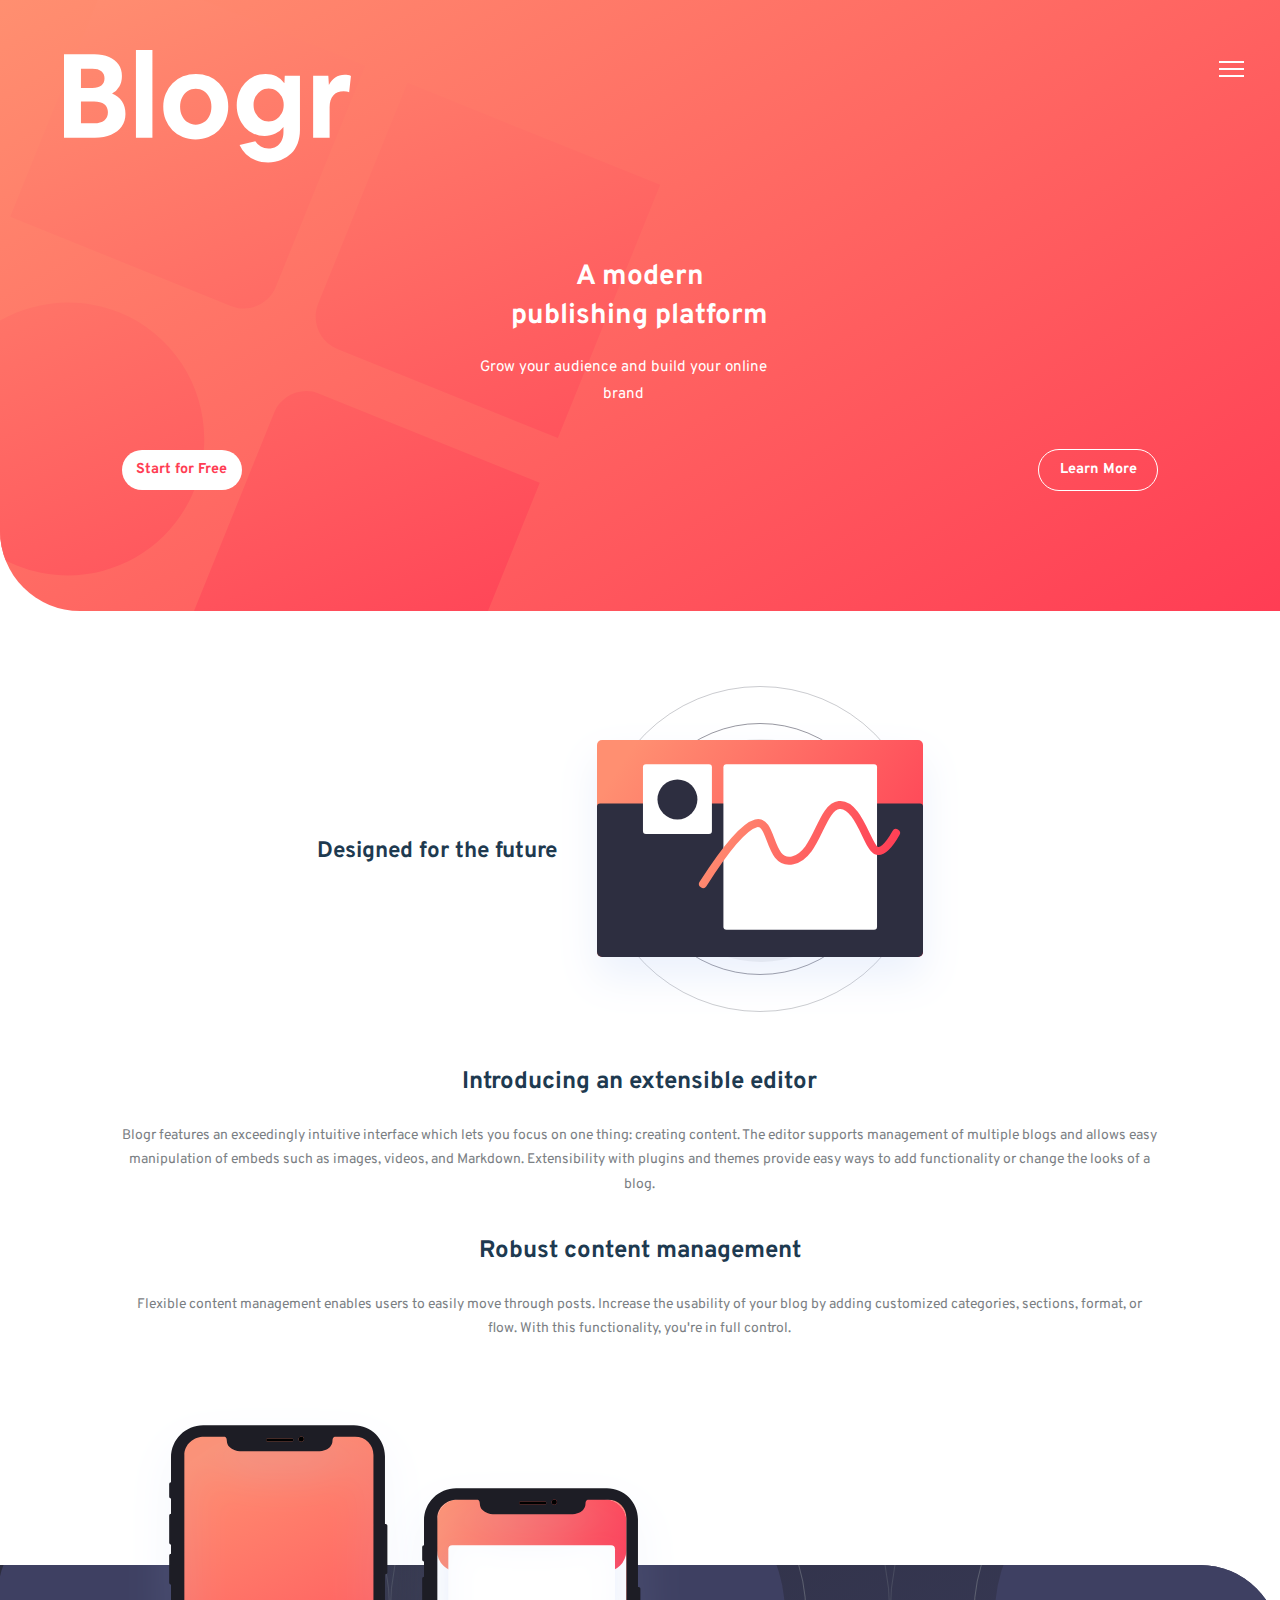
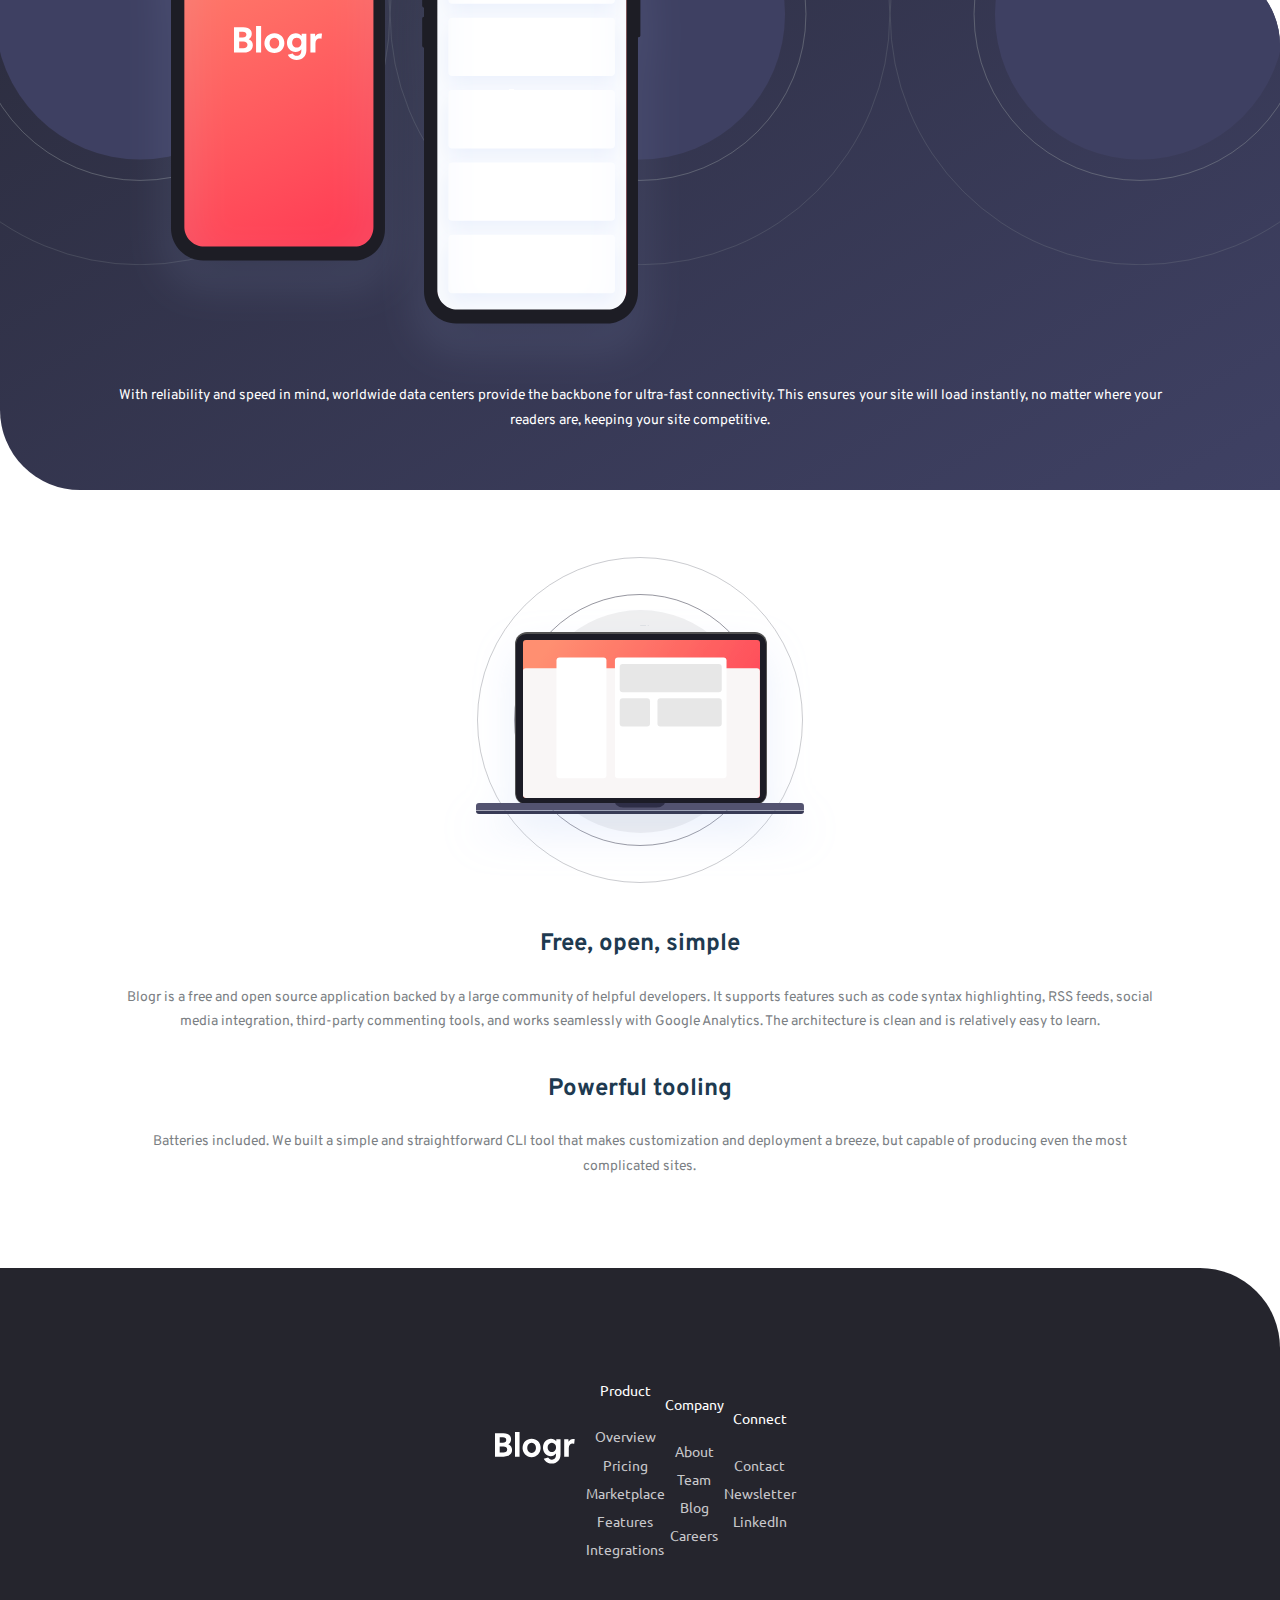
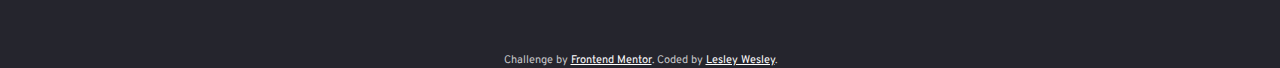
==== index.html @ 6310c2eb "Finished basic styling of mobile navigation. Still need to do dropdown menu." ====
<!DOCTYPE html>
<html lang="en">
<head>
  <meta charset="UTF-8">
  <meta name="viewport" content="width=device-width, initial-scale=1.0"> <!-- displays site properly based on user's device -->

  <link rel="icon" type="image/png" sizes="32x32" href="./images/favicon-32x32.png">

  <link rel="stylesheet" href="https://use.fontawesome.com/releases/v5.5.0/css/all.css" integrity="sha384-B4dIYHKNBt8Bc12p+WXckhzcICo0wtJAoU8YZTY5qE0Id1GSseTk6S+L3BlXeVIU" crossorigin="anonymous">

  <link rel="preconnect" href="https://fonts.gstatic.com">
  <link href="https://fonts.googleapis.com/css2?family=Overpass:wght@300;600&family=Ubuntu:wght@400;500;700&display=swap" rel="stylesheet">

  <link rel="stylesheet" href="css/normalize.css">
  <link rel="stylesheet" href="css/main.css">

  <title>Frontend Mentor | [Blogr]</title>

  <!-- Feel free to remove these styles or customise in your own stylesheet 👍 -->
  <style>
    .attribution { font-size: 11px; text-align: center; }
  </style>
</head>
<body>
  <header>
      <div class="image-overlay">
          <div class="full-width">
              <div class="upper-header">
                  <figure>
                      <img src="img/logo.svg" alt="logo" />
                  </figure>
                  <!--CSS Menu Code -->
                  <div class="menu-wrap">
                        <input type="checkbox" class="toggler">
                        <div class="hamburger">
                            <div>
                            </div>
                        </div>
                        <div class="menu">
                            <nav>
                                <div>
                                    <ul>
                                        <li><a href="#">Product</a>
                                            <img src="img/icon-arrow-dark.svg" alt="arrow down" />
                                        </li>
                                        <li><a href="#">Company</a>
                                            <img src="img/icon-arrow-dark.svg" alt="arrow down" />  
                                        </li>
                                        <li><a href="#">Connect</a></li>
                                    </ul>
                                </div>
                                <div class="login-section">
                                    <ul>
                                        <li><a href="#">Login</a></li>
                                        <li class="signup"><a href="#">Sign Up</a></li>
                                    </ul>
                                </div>
                            </nav>
                        </div>
                  </div>
                  <!--End of Menu Code -->

              </div>

              <div class="lower-header">
                  <div class="hero-heading">
                      <h1>A modern<br>publishing platform</h1>
                      <p>Grow your audience and build your online brand</p>
                  </div>
                  <div class="buttons-section">
                      <button class="start-button">
                          Start for Free
                      </button>
                      <button class="learn-more">
                          Learn More
                      </button>
                  </div>
              </div>
          </div>
      </div>
  </header>

  <main>

<!-----------ABOUT SECTION ------------->

      <section id="about">
          <div class="full-width">
              <h2>Designed for the future</h2>
              <div class="half-width">
                  <figure>
                      <img src="img/illustration-editor-desktop.svg" alt="Illustration Editor" class="desktop-image"/>
                      <img src="img/illustration-editor-mobile.svg" alt="Illustration Editor Mobile" class="mobile-image" />
                  </figure>
              </div>
              <div class="half-width">
                  <h3>Introducing an extensible editor</h3>
                  <p>Blogr features an exceedingly intuitive interface which lets you focus on one thing: creating content.  The editor supports management of multiple blogs and allows easy manipulation of embeds such as images, videos, and Markdown.  Extensibility with plugins and themes provide easy ways to add functionality or change the looks of a blog.</p>
                  <h3>Robust content management</h3>
                  <p>Flexible content management enables users to easily move through posts.  Increase the usability of your blog by adding customized categories, sections, format, or flow.  With this functionality, you're in full control.</p>
              </div>
          </div>
        </section>


<!-----------INFRASTRUCTURE SECTION  --------->

      <section id="middle">
          <div class="background">
              <div class="background-top">
              </div>
              <div class="background-bottom">
              </div>
          </div>
          <div class="foreground">
              <figure>
                  <img src="img/illustration-phones.svg" alt="Illustration of phones" />
              </figure>
              <h2>State of the Art Infrastructure</h2>
              <p>With reliability and speed in mind, worldwide data centers provide the backbone for ultra-fast connectivity.  This ensures your site will load instantly, no matter where your readers are, keeping your site competitive.</p>
          </div>
      </section>


<!---------- FEATURES SECTION ---------->
    <section id="features">
          <div class="full-width">
             <div class="half-width">
                <figure id="laptop">
                    <img src="img/illustration-laptop-desktop.svg" alt="Illustration of a laptop" class="desktop-image" />
                    <img src="img/illustration-laptop-mobile.svg" alt="Illustration of a laptop" class="mobile-image" />
                </figure>
             </div>
             <div class="half-width">
                <h3>Free, open, simple</h3>
                <p>Blogr is a free and open source application backed by a large community of helpful developers.  It supports features such as code syntax highlighting, RSS feeds, social media integration, third-party commenting tools, and works seamlessly with Google Analytics.  The architecture is clean and is relatively easy to learn.</p>
                <h3>Powerful tooling</h3>
                <p>Batteries included.  We built a simple and straightforward CLI tool that makes customization and deployment a breeze, but capable of producing even the most complicated sites.</p>
             </div>
          </div>
      </section>

  </main>

  <footer id="bottom-nav">
      <div class="full-width">
          <div class="quarter-width">
              <figure>
                  <img src="img/logo.svg" alt="logo" />
              </figure>
          </div>
          <div class="quarter-width">
              <ul>
                  <lh class="list-heading">Product</lh>
                  <li>Overview</li>
                  <li>Pricing</li>
                  <li>Marketplace</li>
                  <li>Features</li>
                  <li>Integrations</li>
              </ul>
          </div>
          <div class="quarter-width">
              <ul>
                  <lh>Company</lh>
                  <li>About</li>
                  <li>Team</li>
                  <li>Blog</li>
                  <li>Careers</li>
              </ul>
          </div>
          <div class="quarter-width">
              <ul>
                  <lh class="list-heading">Connect</lh>
                  <li>Contact</li>
                  <li>Newsletter</li>
                  <li>LinkedIn</li>
              </ul>
          </div>
      </div>
  </footer>

  <div class="attribution">
    Challenge by <a href="https://www.frontendmentor.io?ref=challenge" target="_blank">Frontend Mentor</a>.
    Coded by <a href="https://www.lesleywesley.com/" target="_blank">Lesley Wesley</a>.
  </div>
</body>
</html>
---- css/main.css ----
/*! HTML5 Boilerplate v8.0.0 | MIT License | https://html5boilerplate.com/ */

/* main.css 2.1.0 | MIT License | https://github.com/h5bp/main.css#readme */
/*
 * What follows is the result of much research on cross-browser styling.
 * Credit left inline and big thanks to Nicolas Gallagher, Jonathan Neal,
 * Kroc Camen, and the H5BP dev community and team.
 */

/* ==========================================================================
   Base styles: opinionated defaults
   ========================================================================== */

html {
  color: #222;
  font-size: 1em;
  line-height: 1.4;
}

/*
 * Remove text-shadow in selection highlight:
 * https://twitter.com/miketaylr/status/12228805301
 *
 * Vendor-prefixed and regular ::selection selectors cannot be combined:
 * https://stackoverflow.com/a/16982510/7133471
 *
 * Customize the background color to match your design.
 */

::-moz-selection {
  background: #b3d4fc;
  text-shadow: none;
}

::selection {
  background: #b3d4fc;
  text-shadow: none;
}

/*
 * A better looking default horizontal rule
 */

hr {
  display: block;
  height: 1px;
  border: 0;
  border-top: 1px solid #ccc;
  margin: 1em 0;
  padding: 0;
}

/*
 * Remove the gap between audio, canvas, iframes,
 * images, videos and the bottom of their containers:
 * https://github.com/h5bp/html5-boilerplate/issues/440
 */

audio,
canvas,
iframe,
img,
svg,
video {
  vertical-align: middle;
}

/*
 * Remove default fieldset styles.
 */

fieldset {
  border: 0;
  margin: 0;
  padding: 0;
}

/*
 * Allow only vertical resizing of textareas.
 */

textarea {
  resize: vertical;
}

/* ==========================================================================
   Author's custom styles
   ========================================================================== */

/*===BASE STYLES =====*/

html {
  font-size: 16px;
}

body {
  font-size: 1em;
  font-family: "Overpass", sans-serif;
  display: flex;
  justify-content: center;
  align-items: center;
  flex-flow: row wrap;
  width: 100%;
  background-color: #FFF;
}

img {
  width: 100%;
}

figure {
  margin: 0;
}

.full-width {
  width: 90%;
  display: flex;
  justify-content: center;
  align-items: center;
  flex-flow: row wrap;
  margin: 0 auto;
}

.half-width {
  display: flex;
  justify-content: center;
  align-items: center;
  flex-flow: row wrap;
}

h1 {
  color: #FFF;
  font-size: 1.75em;
  text-align: center;
}

.desktop-image {
  display: none;
}

/*======= HEADER SECTION - MOBILE =======*/

header {
  background: linear-gradient(150deg, #FF8F70, #FF3D54);
  border-bottom-left-radius: 80px;
  width: 100%;
}

header .full-width {
  padding: 50px 0;
}

.image-overlay {
  background-image: url(../img/bg-pattern-intro.svg);
  background-repeat: no-repeat;
  background-position-x: -275px;
  background-position-y: -200px;
  background-size: 1100px;
  border-bottom-left-radius: 80px;
}

.upper-header {
  display: flex;
  justify-content: space-between;
  align-items: center;
  flex-flow: nowrap;
  width: 100%;
}

header figure {
  width: 25%;
}

header i {
  color: #FFF;
  font-size: 1.4em;
}

.lower-header {
  display: flex;
  justify-content: center;
  align-items: center;
  flex-flow: row wrap;
  width: 90%;
  padding: 75px 5px 70px 5px;
}

header p {
  color: #FFF;
  text-align: center;
  font-size: .95em;
}

 .buttons-section {
  display: flex;
  justify-content: space-between;
  align-items: center;
  flex-flow: nowrap;
  margin-top: 25px;
  width: 100%;
}

header button {
  font-family: "Overpass", sans-serif;
  font-size: .9em;
  padding: 12px 0;
  width: 120px;
  border-radius: 25px;
  font-weight: bold;
}

.start-button {
  background-color: #FFF;
  color: #FF3D54;
  border: none;
}

.learn-more {
  background-color: transparent;
  color: #FFF;
  border: 1px solid #FFF;
}

/*===== RESPONSIVE HAMBURGER MENU STYLING =======*/

.menu-wrap {
  position: absolute;
  top:20px;
  right: 10px;
  z-index: 1;
}

.menu-wrap .toggler {
  position: absolute;
  top: 20px;
  right: 10px;
  z-index: 2;
  cursor: pointer;
  width: 50px;
  height: 50px;
  opacity: 0;

}

.menu-wrap .hamburger {
  position: absolute;
  top: 20px;
  right: 10px;
  z-index: 1;
  width: 25px;
  height: 25px;
  padding: 1rem;
  display: flex;
  align-items: center;
  justify-content: center;
}

/*Hamburger Lines */

.menu-wrap .hamburger > div {
  position: relative;
  width: 100%;
  height: 2px;
  background-color: #FFF;
  display: flex;
  align-items: center;
  justify-content: center;
  transition: all 0.4s ease;
}

.menu-wrap .hamburger > div:before,
.menu-wrap .hamburger > div:after {
  content: "";
  position: absolute;
  z-index: 1;
  top: -7px;
  width: 100%;
  height: 2px;
  background: inherit;
}

.menu-wrap .hamburger > div:after {
  top: 7px;
}

/*Toggler Animate */

.menu-wrap .toggler:checked + .hamburger > div {
  transform: rotate(135deg);
}

/*Turn Lines into X */

.menu-wrap .toggler:checked + .hamburger > div:before,
.menu-wrap .toggler:checked + .hamburger > div:after {
  top: 0;
  transform: rotate(90deg);
}

/*Show menu */

.menu-wrap .toggler:checked ~ .menu {
  visibility: visible;
}

.menu-wrap .toggler:checked ~ .menu > nav {
  transform: scale(1);

}

.menu-wrap .toggler:checked ~ .menu > nav > div {
  opacity: 1;
  transition: opacity 0.4 ease;
}

/* Actual Menu Styling */

.menu-wrap .menu {
  position: relative;
  top: 125px;
  right: 0;
  width: 100%;
  height: 500px;
  visibility: hidden;
  Overflow: hidden;
  display: flex;
  align-items: flex-start;
  justify-content: center;
}

.menu-wrap .menu > nav {
  background: #FFF;
  width: 90%;
  height: auto;
  display: flex;
  align-items: flex-start;
  justify-content: center;
  flex-flow: row wrap;
  transform: scale(0);
  transition: all 0.4s ease;
  border-radius: 2%;
  box-shadow: 5px 5px 20px rgba(37, 37, 45, 0.1)
}

.menu-wrap .menu > nav > div {
  text-align: center;
  width: 90%;
  max-width: 90vw;
  max-height: 100vw;
  opacity: 0;
  transition: opacity 0.4s ease;
}


.menu-wrap .menu > nav > div > ul {
  padding: 0;
  width: 100%;
}

.menu-wrap .menu > nav > div > ul > li {
  list-style: none;
  color: #1E3A50;
  font-family: "Overpass", sans-serif;
  font-size: 1.25rem;
  padding: 1rem;
}

.menu-wrap .menu > nav > div > ul > li > a {
  color: inherit;
  text-decoration: none;
  transition: color 0.4s ease;
}

.menu-wrap .menu .login-section {
  border-top: 1px solid #efeff1;
  display: flex;
  justify-content: center;
  align-items: center;
  flex-flow: row wrap;
}

.menu-wrap .menu .login-section ul {
  display: flex;
  justify-content: center;
  align-items: center;
  flex-flow: row wrap;
  width: 50%;
  padding-bottom: 15px;
}

.menu-wrap .menu .login-section ul li {
  padding: 1.5rem;
}


.menu-wrap .menu .login-section .signup {
    background: linear-gradient(150deg, #FF8F70, #FF3D54);
    border-radius: 25px;
    color: #FFF;
    font-family: 'Ubuntu', sans-serif;
    font-size: 1em;
    width: 90%;
    padding: 10px 15px;
}


/*======== ABOUT SECTION  - MOBILE =========== */

#about .full-width {
  padding: 50px 0 25px 0;
}

#about h2 {
  font-size: 1.4em;
  color: #1E3A50;
}

#about figure {
  display: flex;
  justify-content: center;
  overflow: hidden;
  margin: 25px 0;
}

#about img {
  width: 115%;
}

h3 {
  font-size: 1.5em;
  color: #1E3A50;
  text-align: center;
  width: 65%;
  margin-bottom: 10px;
}

 p {
  color: #7B8084;
  width: 90%;
  text-align: center;
  font-size: .87em;
  line-height: 1.76em;
}

/*====== MIDDLE SECTION - MOBILE =====*/

#middle {
  padding: 25px 0;
  display: flex;
  justify-content: center;
  align-items: flex-start;
  flex-flow: row wrap;
  width: 100%;
}

.background {
  display:flex;
  justify-content: center;
  align-items: center;
  flex-flow: row wrap;
  text-align: center;
  background: linear-gradient(150deg, #2C2D3F, #3F4164);
  margin-top: 160px;
  width: 100%;
  border-top-right-radius: 80px;
  border-bottom-left-radius: 80px;
  position: relative;
  z-index: 1;
}

.background-top {
  background: url("../img/bg-pattern-circles.svg");
  background-position: bottom;
  background-size: 500px;
  height: 300px;
  width: 100%;
  overflow: hidden;
  border-top-right-radius: 80px;
}

.background-bottom {
  height: 225px;
  width: 100%;
}

.foreground {
  display: flex;
  justify-content: center;
  align-items: flex-start;
  flex-flow: row wrap;
  position: absolute;
  z-index: 2;
}


#middle h2 {
  font-size: 2em;
  color: #FFF;
  text-align: center;
  margin: 10px;
}

#middle p {
  color: #FFF;
  width: 85%;
  margin: 0;
}


/*====== FEATURES SECTION - MOBILE ========*/

#features figure {
  display: flex;
  justify-content: center;
  overflow: hidden;
  margin: 25px 0 5px 0;
}

#features img {
  width: 140%;
}

#features h3 {
  width: 100%;
}

/*====== FOOTER - MOBILE =======*/

#bottom-nav {
  background: #25252D;
  border-top-right-radius: 80px;
  color: #C8C8CB;
  margin-top: 75px;
  width: 100%;
}

#bottom-nav .full-width {
  width: 35%;
  padding: 75px 0;
}

#bottom-nav .quarter-width {
  display: flex;
  justify-content: center;
  align-items: center;
}

#bottom-nav figure {
  width: 80%;
  margin-bottom: 25px;
}

#bottom-nav ul {
  list-style: none;
  padding: 0;
  text-align: center;
  font-family: 'Ubuntu', sans-serif;
  font-size: .9em;
}

#bottom-nav lh {
  color: #FFF;
  line-height: 4.5em;
}



#bottom-nav li {
  padding: 4px 0;
}

.attribution {
  background-color: #25252D;
  color: #C8C8CB;
  width: 100%;
}

.attribution a {
  color: white;
}





/* ==========================================================================
   Helper classes
   ========================================================================== */

/*
 * Hide visually and from screen readers
 */

.hidden,
[hidden] {
  display: none !important;
}

/*
 * Hide only visually, but have it available for screen readers:
 * https://snook.ca/archives/html_and_css/hiding-content-for-accessibility
 *
 * 1. For long content, line feeds are not interpreted as spaces and small width
 *    causes content to wrap 1 word per line:
 *    https://medium.com/@jessebeach/beware-smushed-off-screen-accessible-text-5952a4c2cbfe
 */

.sr-only {
  border: 0;
  clip: rect(0, 0, 0, 0);
  height: 1px;
  margin: -1px;
  overflow: hidden;
  padding: 0;
  position: absolute;
  white-space: nowrap;
  width: 1px;
  /* 1 */
}

/*
 * Extends the .sr-only class to allow the element
 * to be focusable when navigated to via the keyboard:
 * https://www.drupal.org/node/897638
 */

.sr-only.focusable:active,
.sr-only.focusable:focus {
  clip: auto;
  height: auto;
  margin: 0;
  overflow: visible;
  position: static;
  white-space: inherit;
  width: auto;
}

/*
 * Hide visually and from screen readers, but maintain layout
 */

.invisible {
  visibility: hidden;
}

/*
 * Clearfix: contain floats
 *
 * For modern browsers
 * 1. The space content is one way to avoid an Opera bug when the
 *    `contenteditable` attribute is included anywhere else in the document.
 *    Otherwise it causes space to appear at the top and bottom of elements
 *    that receive the `clearfix` class.
 * 2. The use of `table` rather than `block` is only necessary if using
 *    `:before` to contain the top-margins of child elements.
 */

.clearfix::before,
.clearfix::after {
  content: " ";
  display: table;
}

.clearfix::after {
  clear: both;
}

/* ==========================================================================
   EXAMPLE Media Queries for Responsive Design.
   These examples override the primary ('mobile first') styles.
   Modify as content requires.
   ========================================================================== */

@media only screen and (min-width: 35em) {
  /* Style adjustments for viewports that meet the condition */
}

@media print,
  (-webkit-min-device-pixel-ratio: 1.25),
  (min-resolution: 1.25dppx),
  (min-resolution: 120dpi) {
  /* Style adjustments for high resolution devices */
}

/* ==========================================================================
   Print styles.
   Inlined to avoid the additional HTTP request:
   https://www.phpied.com/delay-loading-your-print-css/
   ========================================================================== */

@media print {
  *,
  *::before,
  *::after {
    background: #fff !important;
    color: #000 !important;
    /* Black prints faster */
    box-shadow: none !important;
    text-shadow: none !important;
  }

  a,
  a:visited {
    text-decoration: underline;
  }

  a[href]::after {
    content: " (" attr(href) ")";
  }

  abbr[title]::after {
    content: " (" attr(title) ")";
  }

  /*
   * Don't show links that are fragment identifiers,
   * or use the `javascript:` pseudo protocol
   */
  a[href^="#"]::after,
  a[href^="javascript:"]::after {
    content: "";
  }

  pre {
    white-space: pre-wrap !important;
  }

  pre,
  blockquote {
    border: 1px solid #999;
    page-break-inside: avoid;
  }

  /*
   * Printing Tables:
   * https://web.archive.org/web/20180815150934/http://css-discuss.incutio.com/wiki/Printing_Tables
   */
  thead {
    display: table-header-group;
  }

  tr,
  img {
    page-break-inside: avoid;
  }

  p,
  h2,
  h3 {
    orphans: 3;
    widows: 3;
  }

  h2,
  h3 {
    page-break-after: avoid;
  }
}
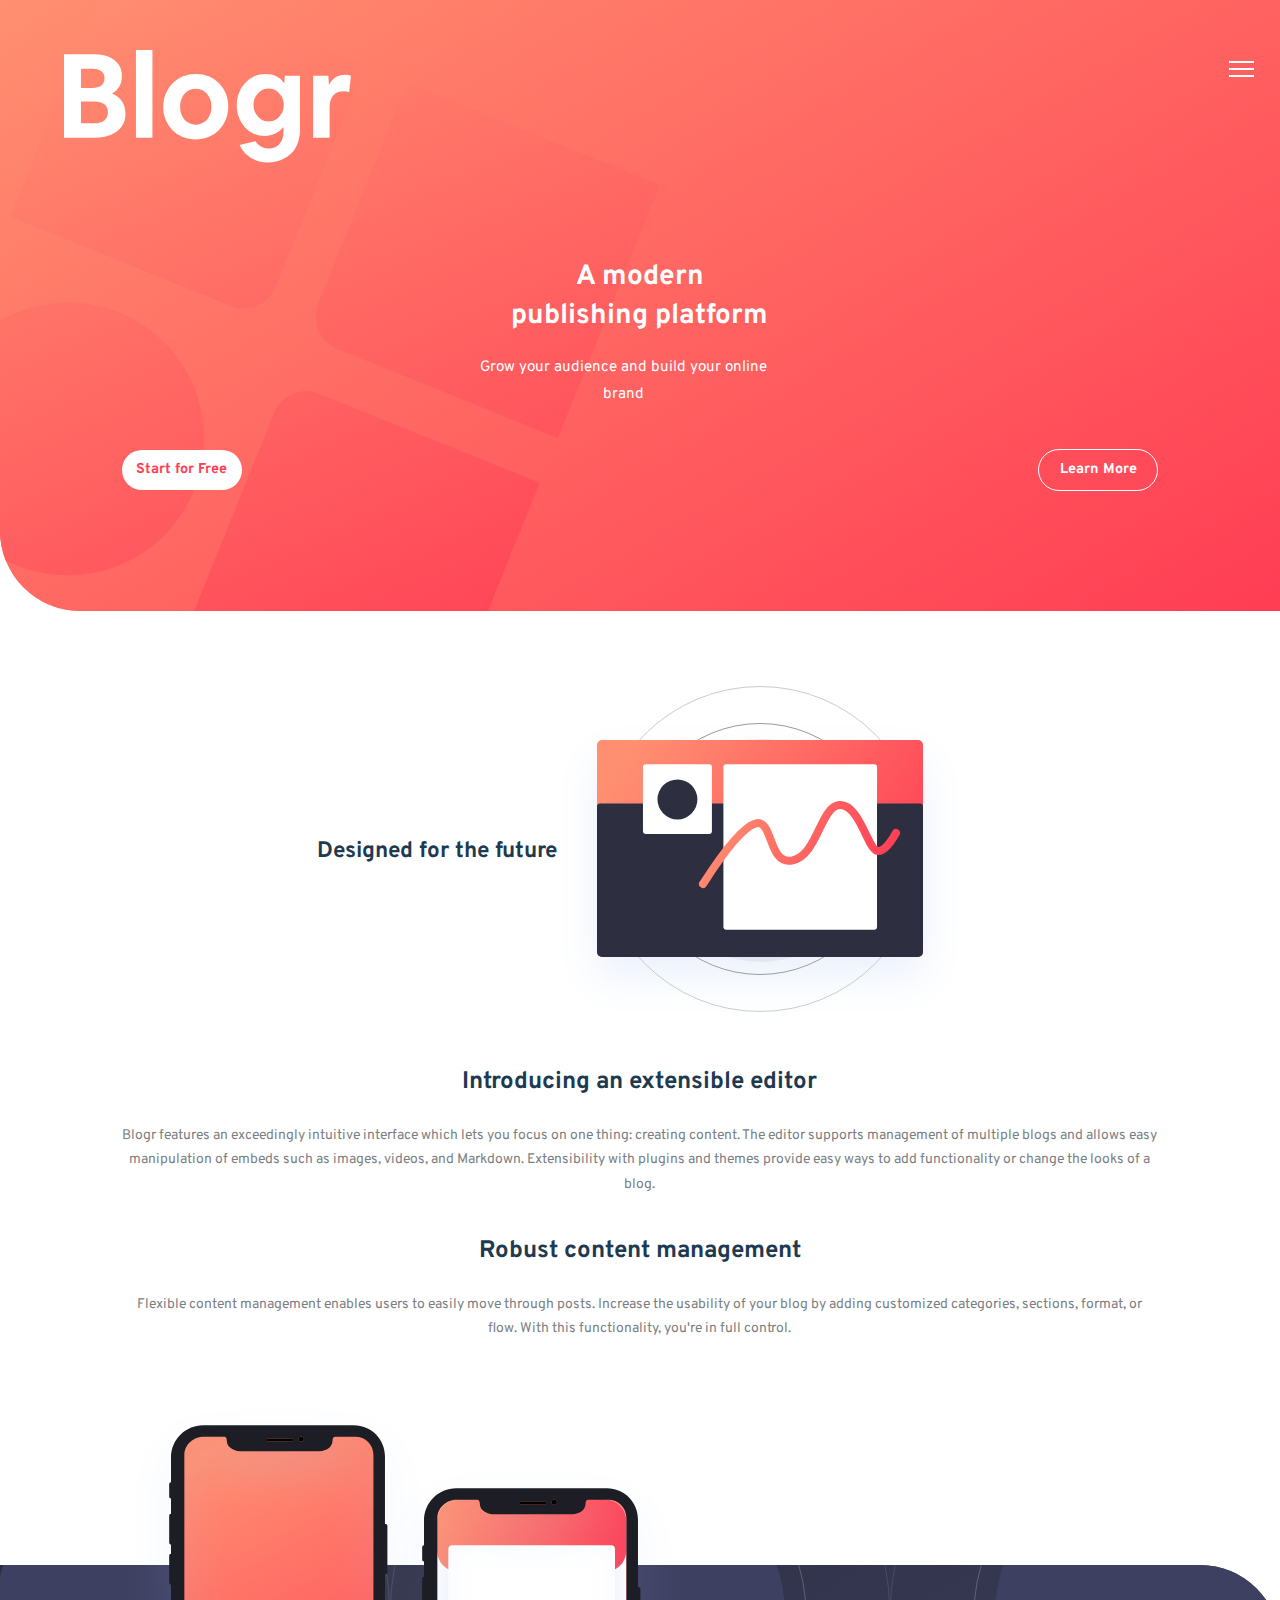
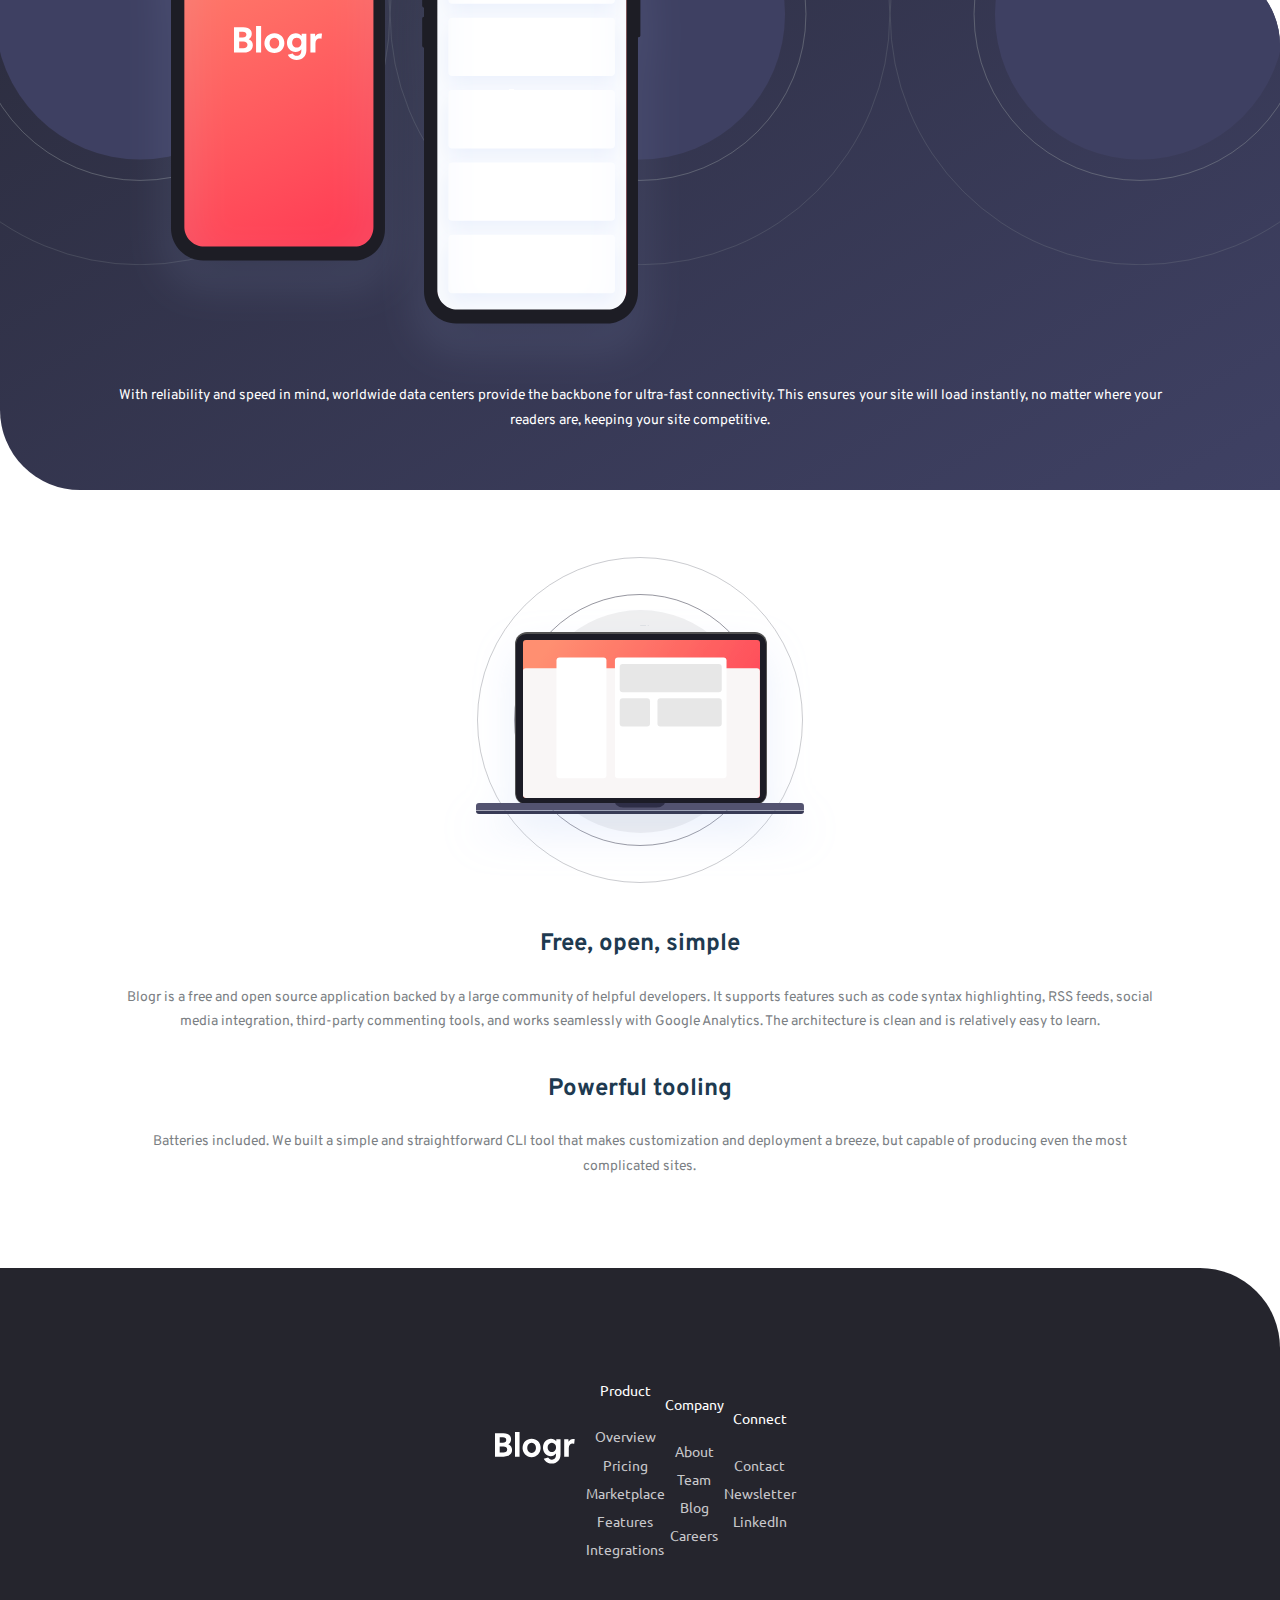
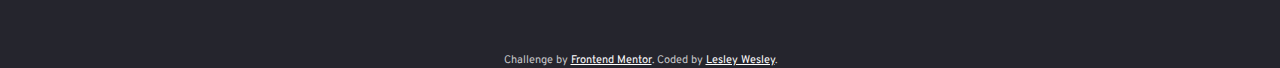
==== commit 4849fa07: "Completed mobile navigation" ====
--- a/index.html
+++ b/index.html
@@ -42,22 +42,41 @@
                                     <ul>
                                         <li><a href="#">Product</a>
                                             <img src="img/icon-arrow-dark.svg" alt="arrow down" />
+                                              <div class="dropdown">
+                                                <a href="#">Overview</a>
+                                                <a href="#">Marketplace</a>
+                                                <a href="#">Pricing</a>
+                                                <a href="#">Features</a>
+                                                <a href="#">Integrations</a>
+                                              </div>
                                         </li>
                                         <li><a href="#">Company</a>
-                                            <img src="img/icon-arrow-dark.svg" alt="arrow down" />  
+                                            <img src="img/icon-arrow-dark.svg" alt="arrow down" />
+                                              <div class="dropdown">
+                                                <a href="#">About</a>
+                                                <a href="#">Team</a>
+                                                <a href="#">Blog</a>
+                                                <a href="#">Careers</a>
+                                              </div>
                                         </li>
-                                        <li><a href="#">Connect</a></li>
+                                        <li><a href="#">Connect</a>
+                                            <img src="img/icon-arrow-dark.svg" alt="arrow down" />
+                                              <div class="dropdown">
+                                                <a href="#">Contact</a>
+                                                <a href="#">Newsletter</a>
+                                                <a href="#">LinkedIn</a>
+                                              </div>
+                                        </li>
+                                        <li id="login"><a href="#">Login</a></li>
+                                        <li id="signup"><a href="#">Sign Up</a></li>
+
                                     </ul>
                                 </div>
-                                <div class="login-section">
-                                    <ul>
-                                        <li><a href="#">Login</a></li>
-                                        <li class="signup"><a href="#">Sign Up</a></li>
-                                    </ul>
-                                </div>
+
                             </nav>
                         </div>
-                  </div>
+                      </div>
+
                   <!--End of Menu Code -->
 
               </div>
--- a/css/main.css
+++ b/css/main.css
@@ -226,8 +226,9 @@
 .menu-wrap {
   position: absolute;
   top:20px;
-  right: 10px;
+  right: 0px;
   z-index: 1;
+  width: 100%;
 }
 
 .menu-wrap .toggler {
@@ -320,7 +321,7 @@
   top: 125px;
   right: 0;
   width: 100%;
-  height: 500px;
+  height: 1000px;
   visibility: hidden;
   Overflow: hidden;
   display: flex;
@@ -331,38 +332,52 @@
 .menu-wrap .menu > nav {
   background: #FFF;
   width: 90%;
-  height: auto;
+  height: fit-content;
   display: flex;
   align-items: flex-start;
   justify-content: center;
   flex-flow: row wrap;
   transform: scale(0);
+  border-radius: 2%;
   transition: all 0.4s ease;
-  border-radius: 2%;
-  box-shadow: 5px 5px 20px rgba(37, 37, 45, 0.1)
+
 }
 
 .menu-wrap .menu > nav > div {
   text-align: center;
-  width: 90%;
+  width: 100%;
   max-width: 90vw;
   max-height: 100vw;
   opacity: 0;
   transition: opacity 0.4s ease;
+
 }
 
 
 .menu-wrap .menu > nav > div > ul {
   padding: 0;
   width: 100%;
+  display: flex;
+  justify-content: center;
+  align-items: center;
+  flex-flow: row wrap;
+  background-color: #FFF;
+  border-radius: 2%;
+  box-shadow: 5px 20px 20px rgba(37, 37, 45, 0.2);
+  margin: 0;
 }
 
 .menu-wrap .menu > nav > div > ul > li {
   list-style: none;
   color: #1E3A50;
   font-family: "Overpass", sans-serif;
-  font-size: 1.25rem;
+  font-size: 1.125rem;
   padding: 1rem;
+  width: 90%;
+}
+
+.menu-wrap .menu > nav > div > ul > li > img {
+  width: 5%;
 }
 
 .menu-wrap .menu > nav > div > ul > li > a {
@@ -371,38 +386,60 @@
   transition: color 0.4s ease;
 }
 
-.menu-wrap .menu .login-section {
-  border-top: 1px solid #efeff1;
-  display: flex;
-  justify-content: center;
-  align-items: center;
-  flex-flow: row wrap;
-}
-
-.menu-wrap .menu .login-section ul {
-  display: flex;
-  justify-content: center;
-  align-items: center;
-  flex-flow: row wrap;
-  width: 50%;
-  padding-bottom: 15px;
-}
-
-.menu-wrap .menu .login-section ul li {
-  padding: 1.5rem;
-}
-
-
-.menu-wrap .menu .login-section .signup {
-    background: linear-gradient(150deg, #FF8F70, #FF3D54);
-    border-radius: 25px;
-    color: #FFF;
-    font-family: 'Ubuntu', sans-serif;
-    font-size: 1em;
-    width: 90%;
-    padding: 10px 15px;
-}
-
+/*Dropdown Menu Styling */
+
+.dropdown {
+  display: none;
+  justify-content: center;
+  align-items: center;
+  flex-flow: row wrap;
+  background-color: #efeff1;
+  margin-top: 20px;
+  border-radius: 2%;
+  padding: 20px 0;
+}
+
+.dropdown a {
+  width: 100%;
+  text-decoration: none;
+  color: #526573;
+  line-height: 40px;
+  font-size: .9em;
+}
+
+/* Dropdown Menu Animation */
+
+.menu-wrap .menu >nav > div > ul > li:hover {
+  color: #526573;
+}
+
+.menu-wrap .menu > nav > div > ul > li:hover .dropdown {
+  display: flex;
+}
+
+.menu-wrap .menu > nav > div > ul > li:hover img {
+  transform: rotate(180deg);
+  transition-duration: .4s;
+}
+
+
+/*Login Section */
+
+#login {
+   border-top: 1px solid #efeff1;
+   padding-top: 25px;
+}
+
+#signup {
+  background: linear-gradient(150deg, #FF8F70, #FF3D54);
+  border-radius: 25px;
+  color: #FFF;
+  font-family: 'Ubuntu', sans-serif;
+  font-size: 1em;
+  width: 35%;
+  padding: 10px 15px;
+  margin-bottom: 20px;
+}
 
 /*======== ABOUT SECTION  - MOBILE =========== */
 
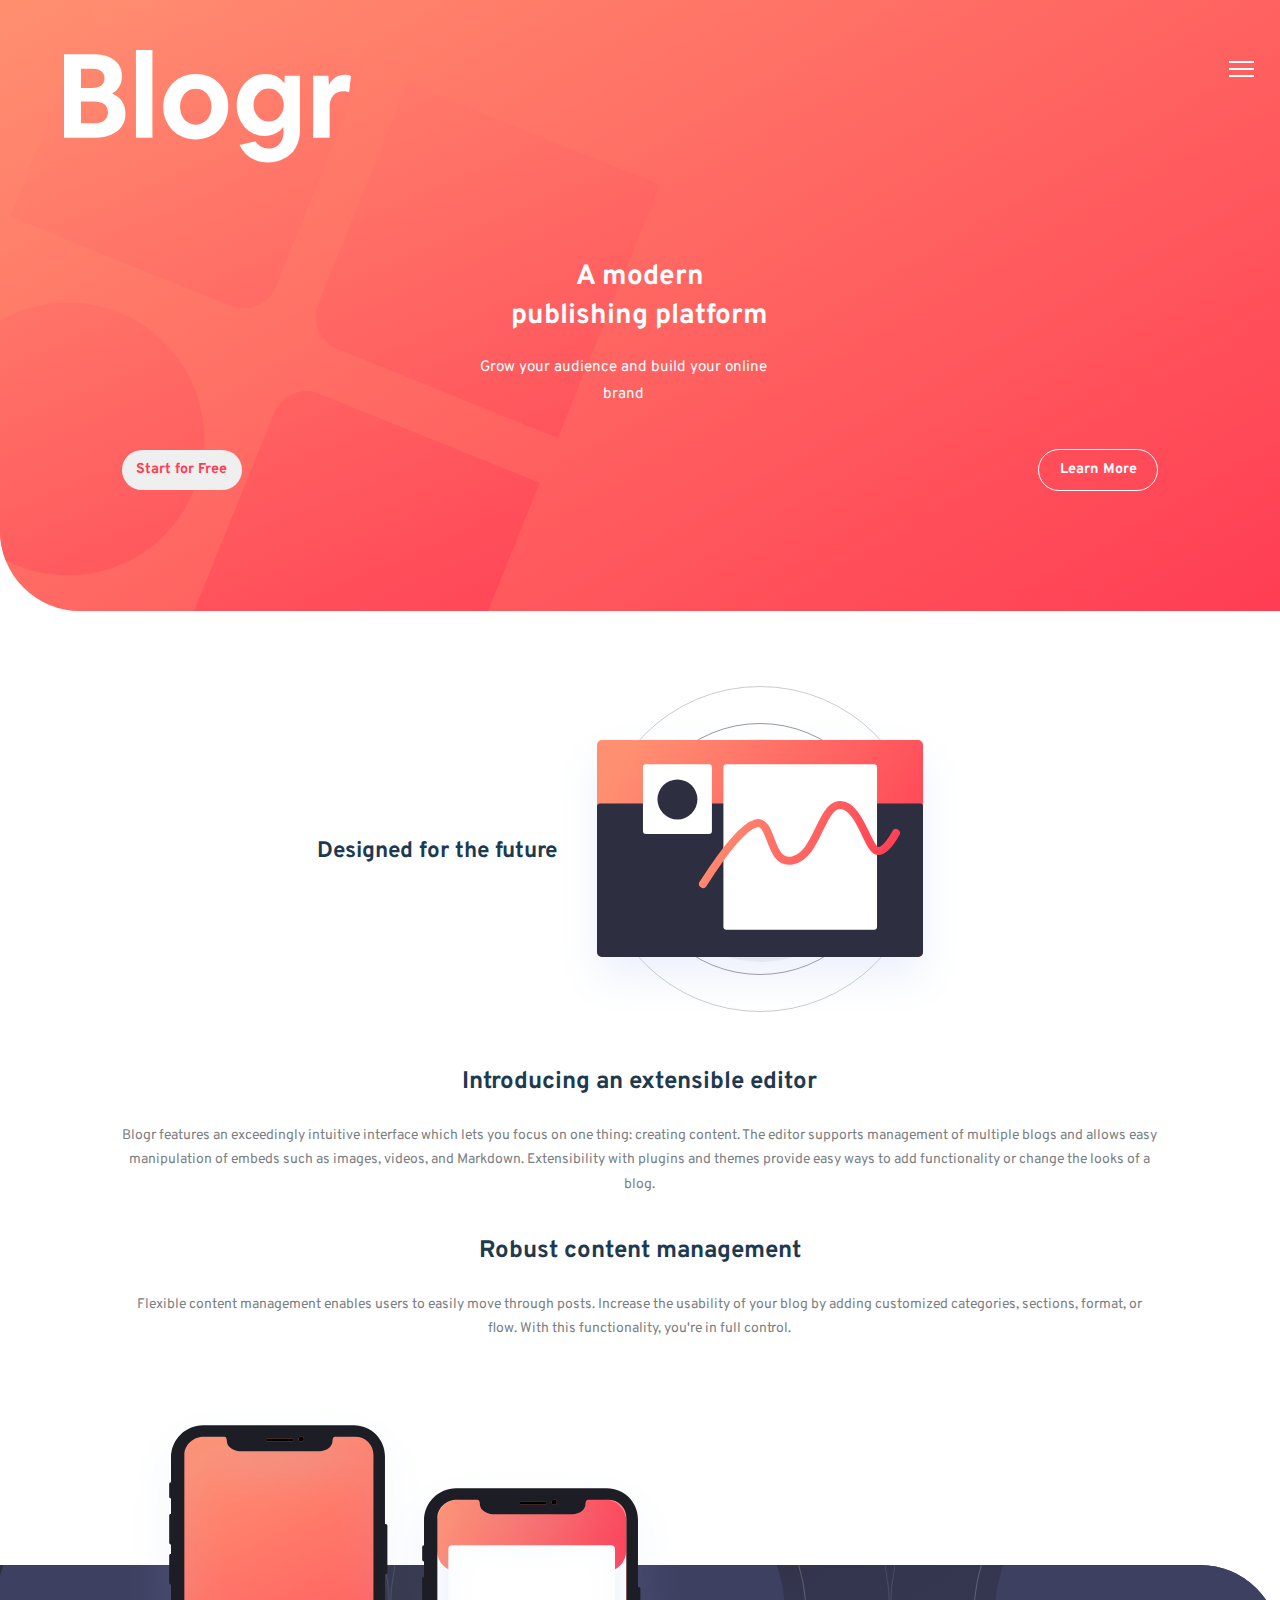
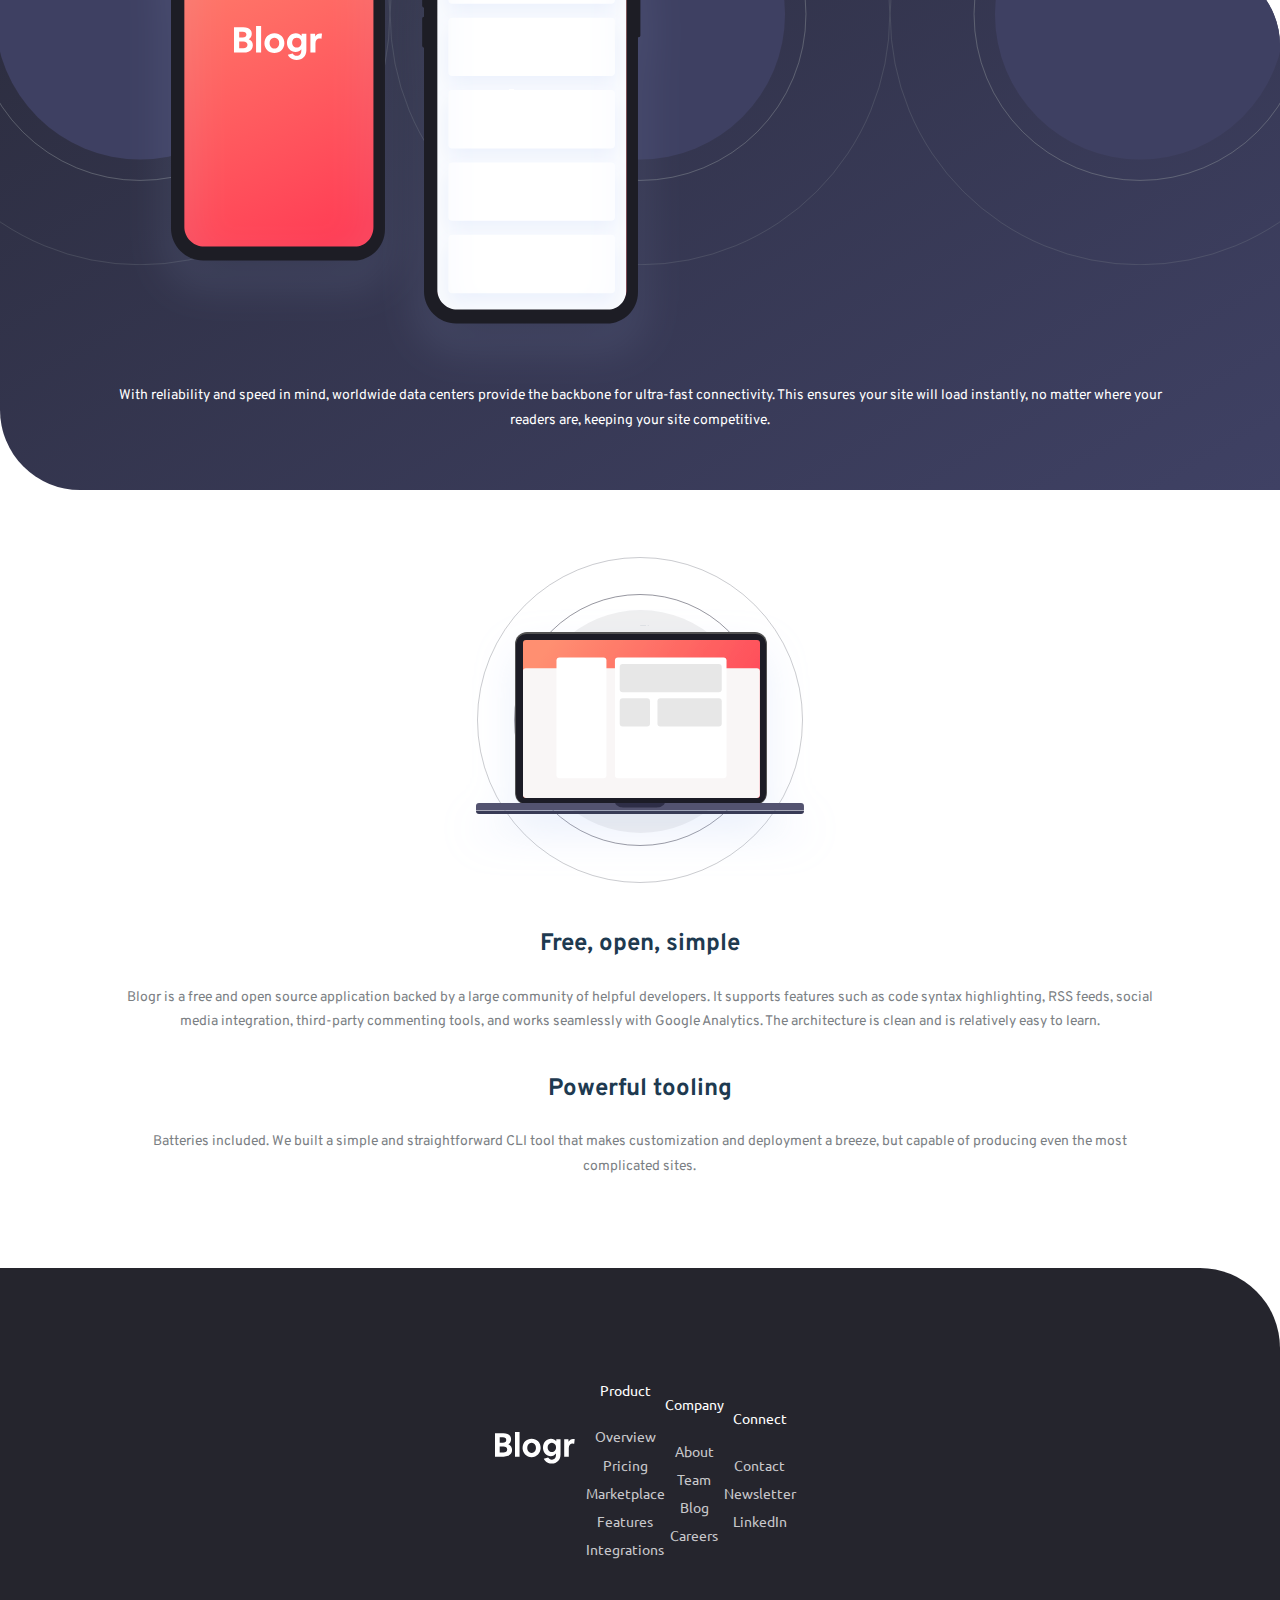
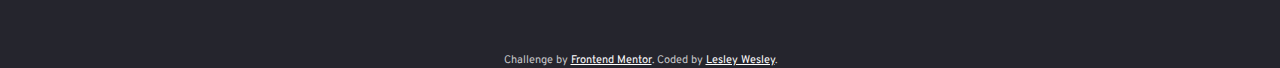
==== commit 5f2e269c: "Added active state styling to sign up button" ====
--- a/index.html
+++ b/index.html
@@ -87,9 +87,11 @@
                       <p>Grow your audience and build your online brand</p>
                   </div>
                   <div class="buttons-section">
-                      <button class="start-button">
-                          Start for Free
-                      </button>
+                      <a id="start-button" href="#">
+                          <button>
+                              Start for Free
+                          </button>
+                      </a>
                       <button class="learn-more">
                           Learn More
                       </button>
--- a/css/main.css
+++ b/css/main.css
@@ -209,10 +209,18 @@
   font-weight: bold;
 }
 
-.start-button {
+
+
+#start-button a{
+  text-decoration: none;
+  color: inherit;
   background-color: #FFF;
   color: #FF3D54;
+}
+
+#start-button button {
   border: none;
+  color: #FF3D54;
 }
 
 .learn-more {
@@ -440,6 +448,21 @@
   padding: 10px 15px;
   margin-bottom: 20px;
 }
+
+/* Active States for Buttons (not nav) */
+
+#signup:hover {
+  cursor: pointer;
+  background: #FE7C84;
+}
+
+#start-button a:hover {
+  color: #FFF;
+}
+
+
+
+
 
 /*======== ABOUT SECTION  - MOBILE =========== */
 
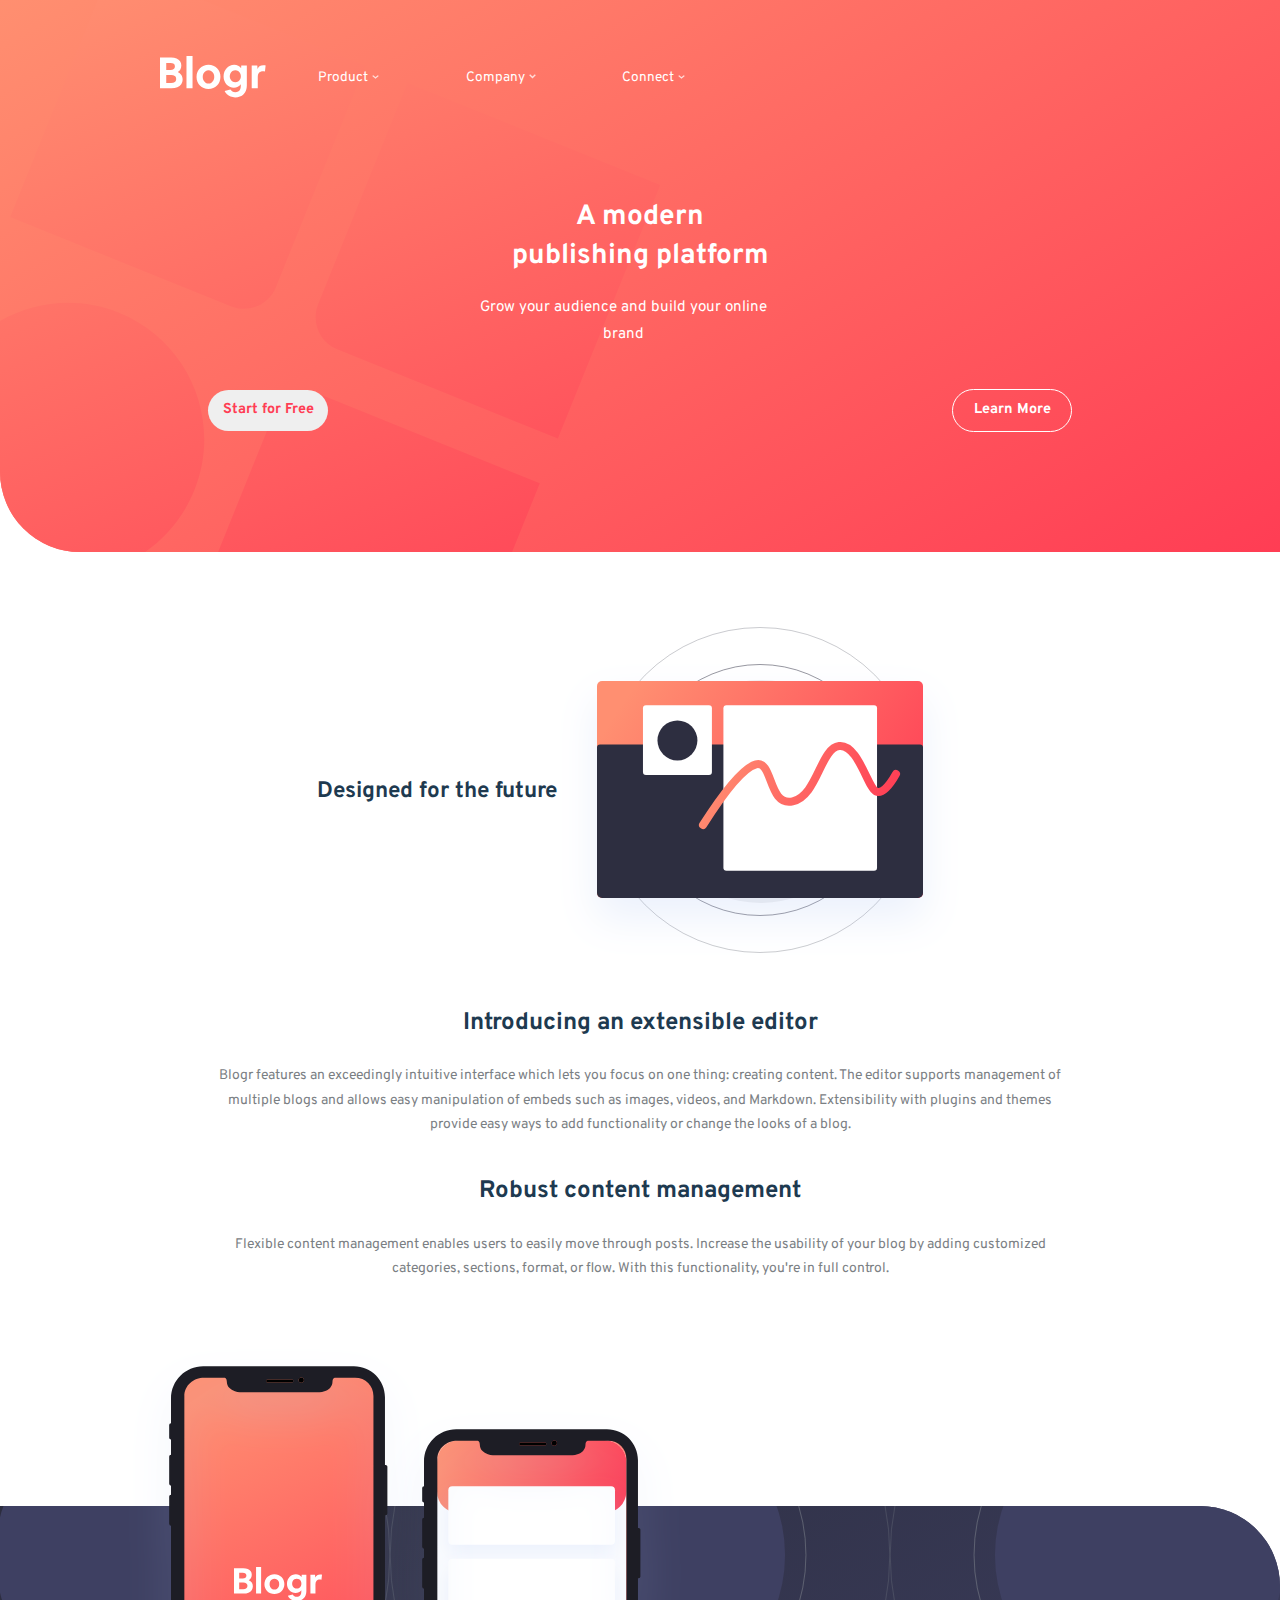
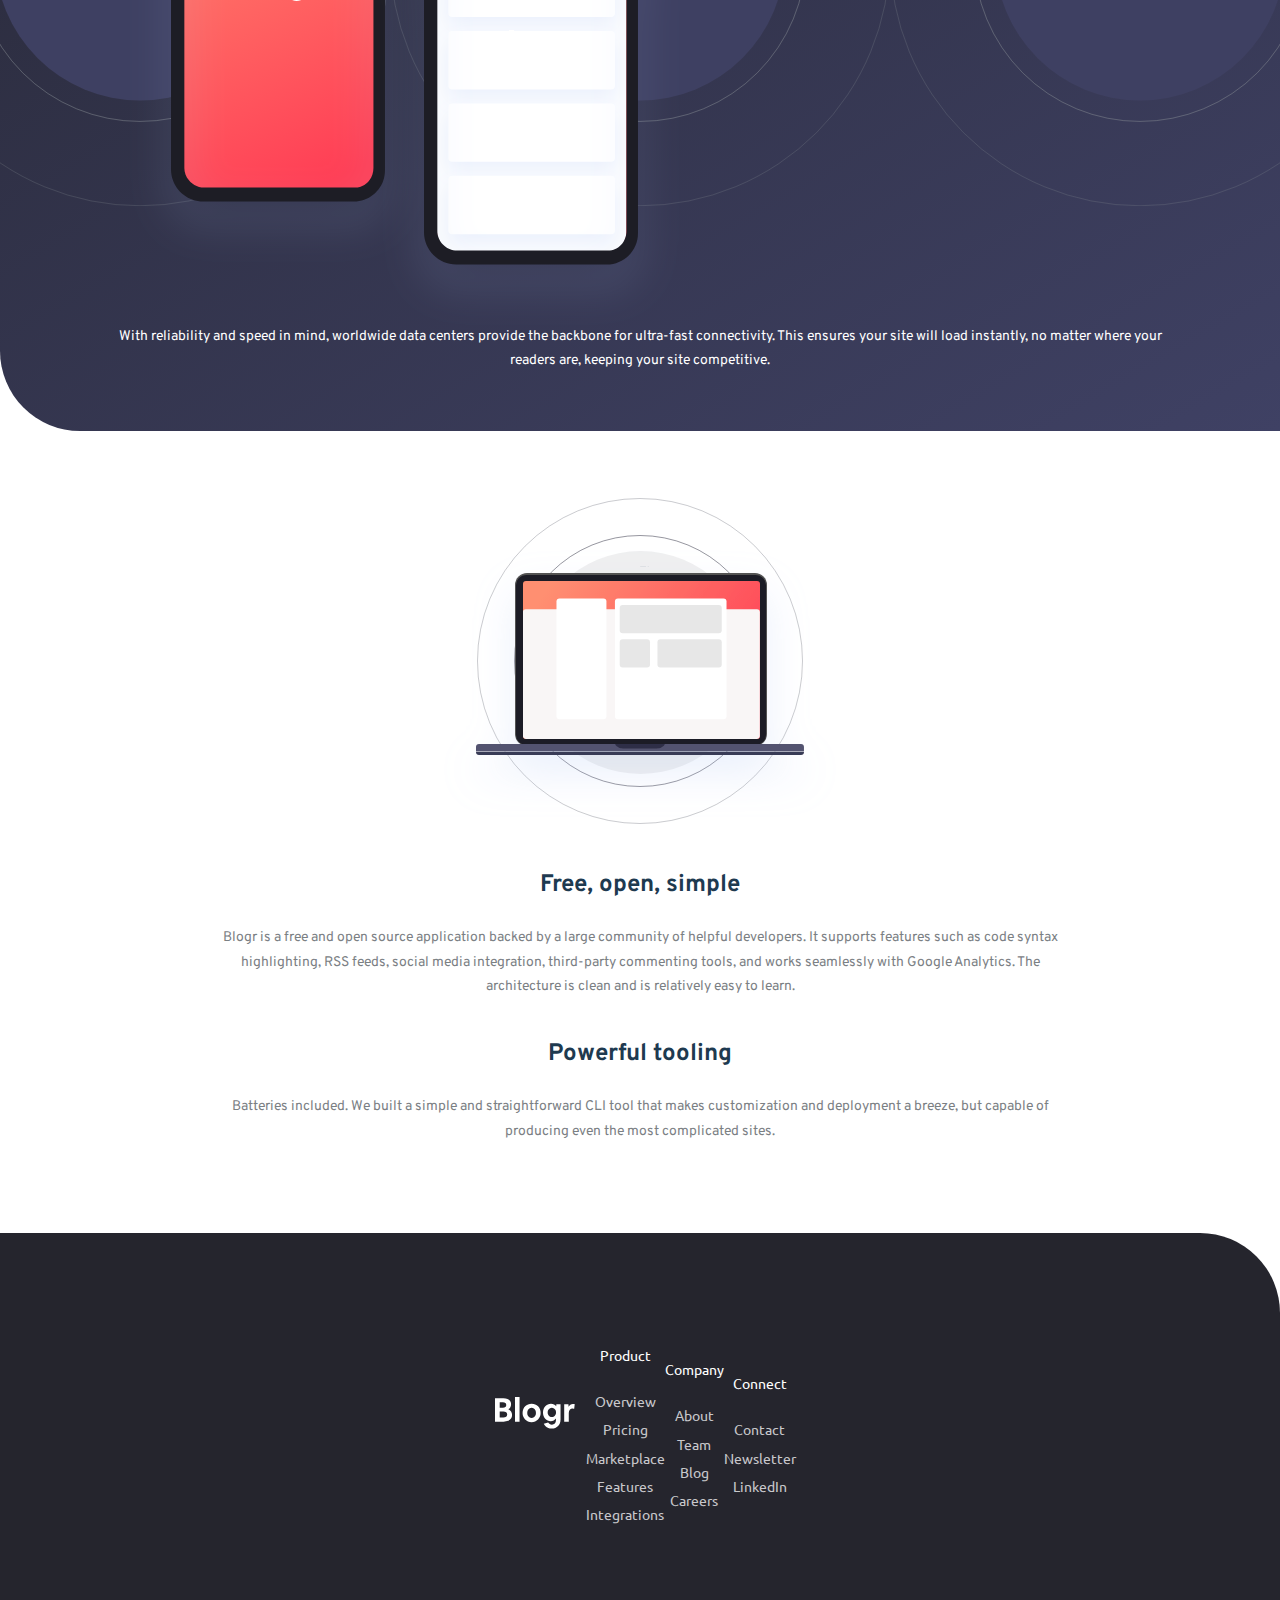
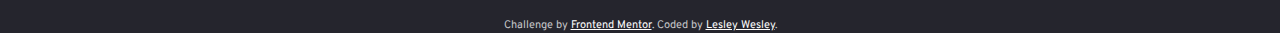
==== commit e700bf49: "Added basic styling for tablet navigation" ====
--- a/index.html
+++ b/index.html
@@ -26,10 +26,44 @@
       <div class="image-overlay">
           <div class="full-width">
               <div class="upper-header">
-                  <figure>
-                      <img src="img/logo.svg" alt="logo" />
-                  </figure>
-                  <!--CSS Menu Code -->
+                  <div class="right-header">
+                      <figure>
+                          <img src="img/logo.svg" alt="logo" />
+                      </figure>
+                      <nav class="desktop-menu">
+                                <ul>
+                                    <li><a href="#">Product</a>
+                                        <img src="img/icon-arrow-light.svg" alt="arrow down" />
+                                          <div class="dropdown">
+                                            <a href="#">Overview</a>
+                                            <a href="#">Marketplace</a>
+                                            <a href="#">Pricing</a>
+                                            <a href="#">Features</a>
+                                            <a href="#">Integrations</a>
+                                          </div>
+                                    </li>
+                                    <li><a href="#">Company</a>
+                                        <img src="img/icon-arrow-light.svg" alt="arrow down" />
+                                          <div class="dropdown">
+                                            <a href="#">About</a>
+                                            <a href="#">Team</a>
+                                            <a href="#">Blog</a>
+                                            <a href="#">Careers</a>
+                                          </div>
+                                    </li>
+                                    <li><a href="#">Connect</a>
+                                        <img src="img/icon-arrow-light.svg" alt="arrow down" />
+                                          <div class="dropdown">
+                                            <a href="#">Contact</a>
+                                            <a href="#">Newsletter</a>
+                                            <a href="#">LinkedIn</a>
+                                          </div>
+                                    </li>
+                                </ul>
+                          </nav>
+                  </div>
+
+                  <!--CSS Mobile Menu Code -->
                   <div class="menu-wrap">
                         <input type="checkbox" class="toggler">
                         <div class="hamburger">
@@ -87,14 +121,16 @@
                       <p>Grow your audience and build your online brand</p>
                   </div>
                   <div class="buttons-section">
-                      <a id="start-button" href="#">
-                          <button>
+                      <a href="#">
+                          <button class="start-button">
                               Start for Free
                           </button>
                       </a>
-                      <button class="learn-more">
-                          Learn More
-                      </button>
+                      <a id="learn-more">
+                          <button class="learn-more">
+                            Learn More
+                          </button>
+                      </a>
                   </div>
               </div>
           </div>
--- a/css/main.css
+++ b/css/main.css
@@ -168,7 +168,7 @@
 }
 
 header figure {
-  width: 25%;
+  width: 85%;
 }
 
 header i {
@@ -210,23 +210,19 @@
 }
 
 
-
-#start-button a{
-  text-decoration: none;
-  color: inherit;
-  background-color: #FFF;
+.start-button {
   color: #FF3D54;
-}
-
-#start-button button {
   border: none;
-  color: #FF3D54;
-}
-
-.learn-more {
+}
+
+#learn-more button {
   background-color: transparent;
   color: #FFF;
   border: 1px solid #FFF;
+}
+
+.desktop-menu {
+  display: none;
 }
 
 /*===== RESPONSIVE HAMBURGER MENU STYLING =======*/
@@ -455,13 +451,6 @@
   cursor: pointer;
   background: #FE7C84;
 }
-
-#start-button a:hover {
-  color: #FFF;
-}
-
-
-
 
 
 /*======== ABOUT SECTION  - MOBILE =========== */
@@ -731,8 +720,68 @@
    Modify as content requires.
    ========================================================================== */
 
-@media only screen and (min-width: 35em) {
+@media only screen and (min-width: 768px) {
   /* Style adjustments for viewports that meet the condition */
+
+
+    .full-width {
+      width: 75%;
+    }
+/*====== HEADER STYLING - TABLET =========*/
+
+    .menu-wrap {
+      display: none;
+    }
+
+    .right-header {
+      display: flex;
+      justify-content: space-between;
+      align-items: center;
+      flex-flow: nowrap;
+      width: 55%;
+    }
+
+    header figure {
+      width: 20%;
+    }
+
+    .desktop-menu {
+      display: flex;
+      justify-content: center;
+      align-items: center;
+      flex-flow: nowrap;
+      width: 70%;
+    }
+
+
+    .desktop-nav nav {
+      width: 100%;
+      display: flex;
+      justify-content: space-between;
+      align-items: center;
+
+    }
+
+    .desktop-menu ul{
+      display: flex;
+      justify-content: space-between;
+      align-items: center;
+      flex-flow: nowrap;
+      width: 100%;
+      padding: 0;
+      list-style: none;
+    }
+
+    .desktop-menu li a {
+      text-decoration: none;
+      color: #FFF;
+      font-size: .85em;
+    }
+
+    .desktop-menu li img {
+      width: 10%;
+    }
+
 }
 
 @media print,
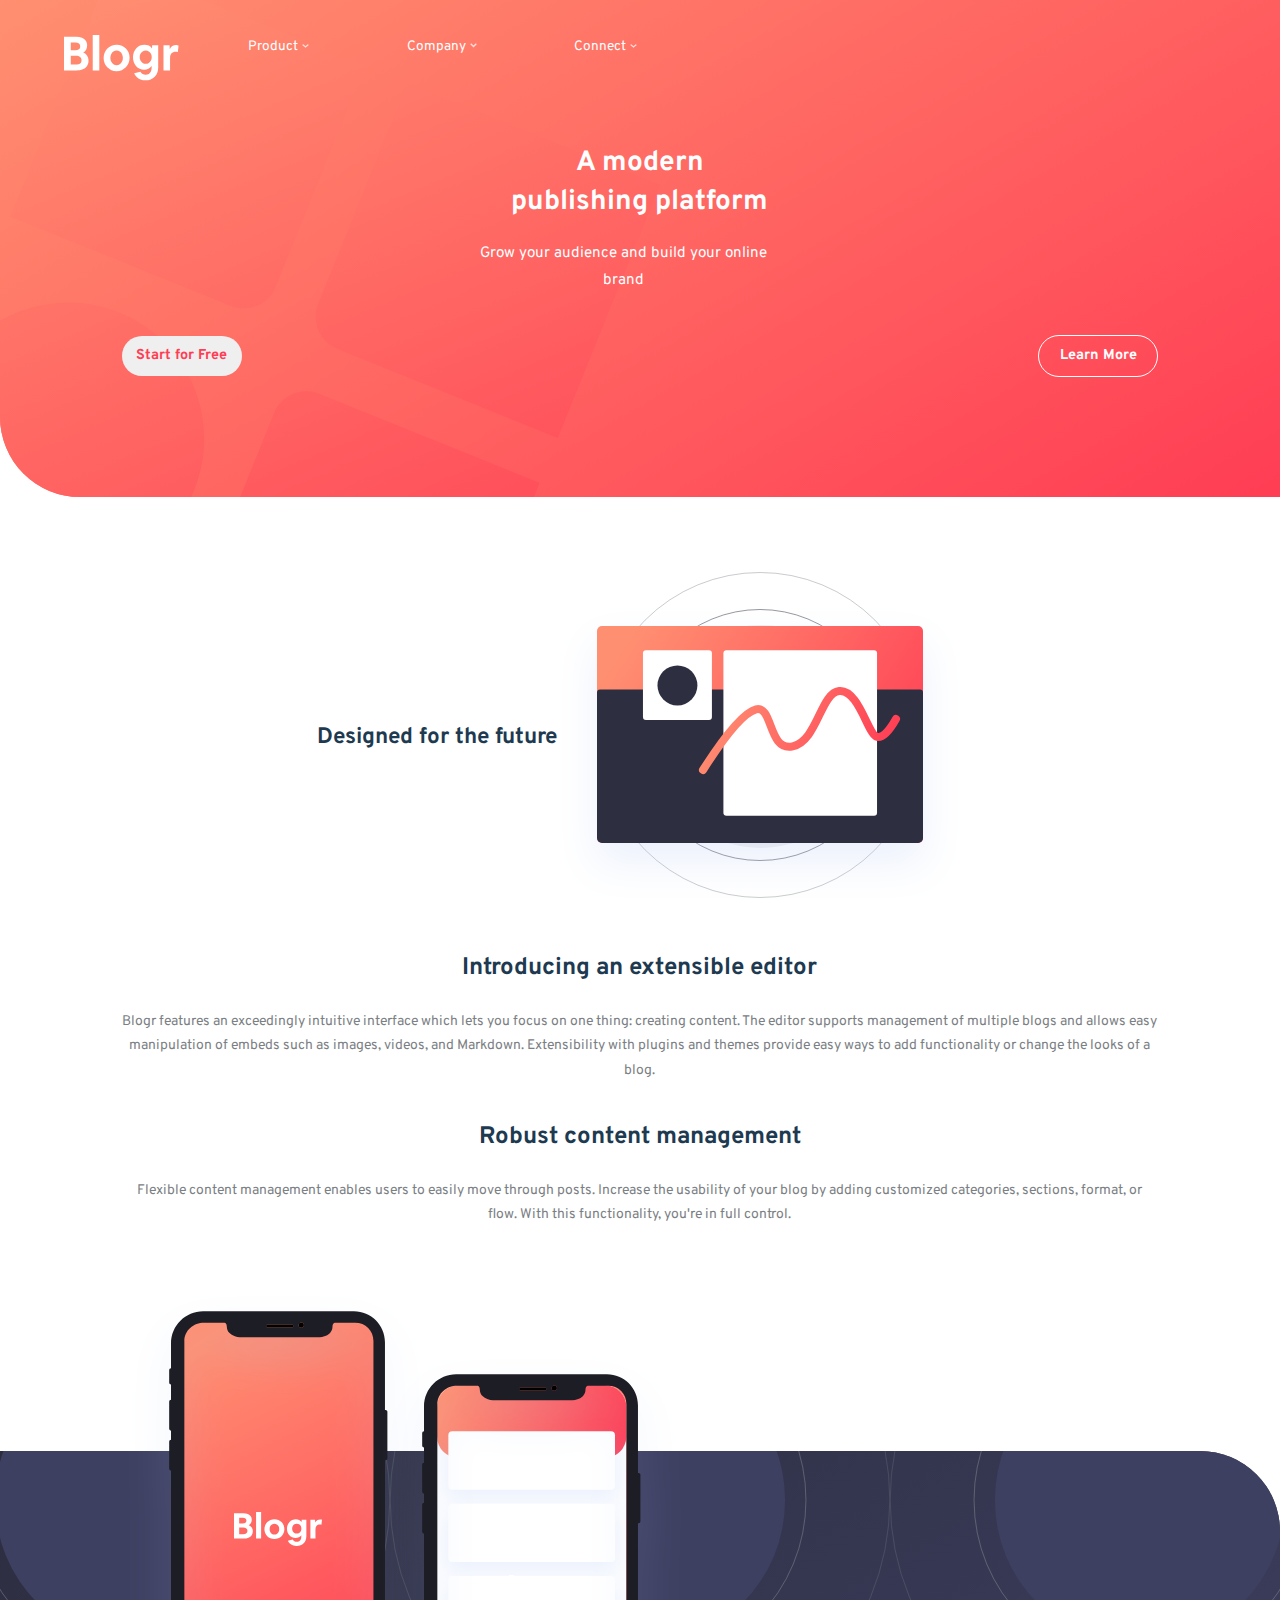
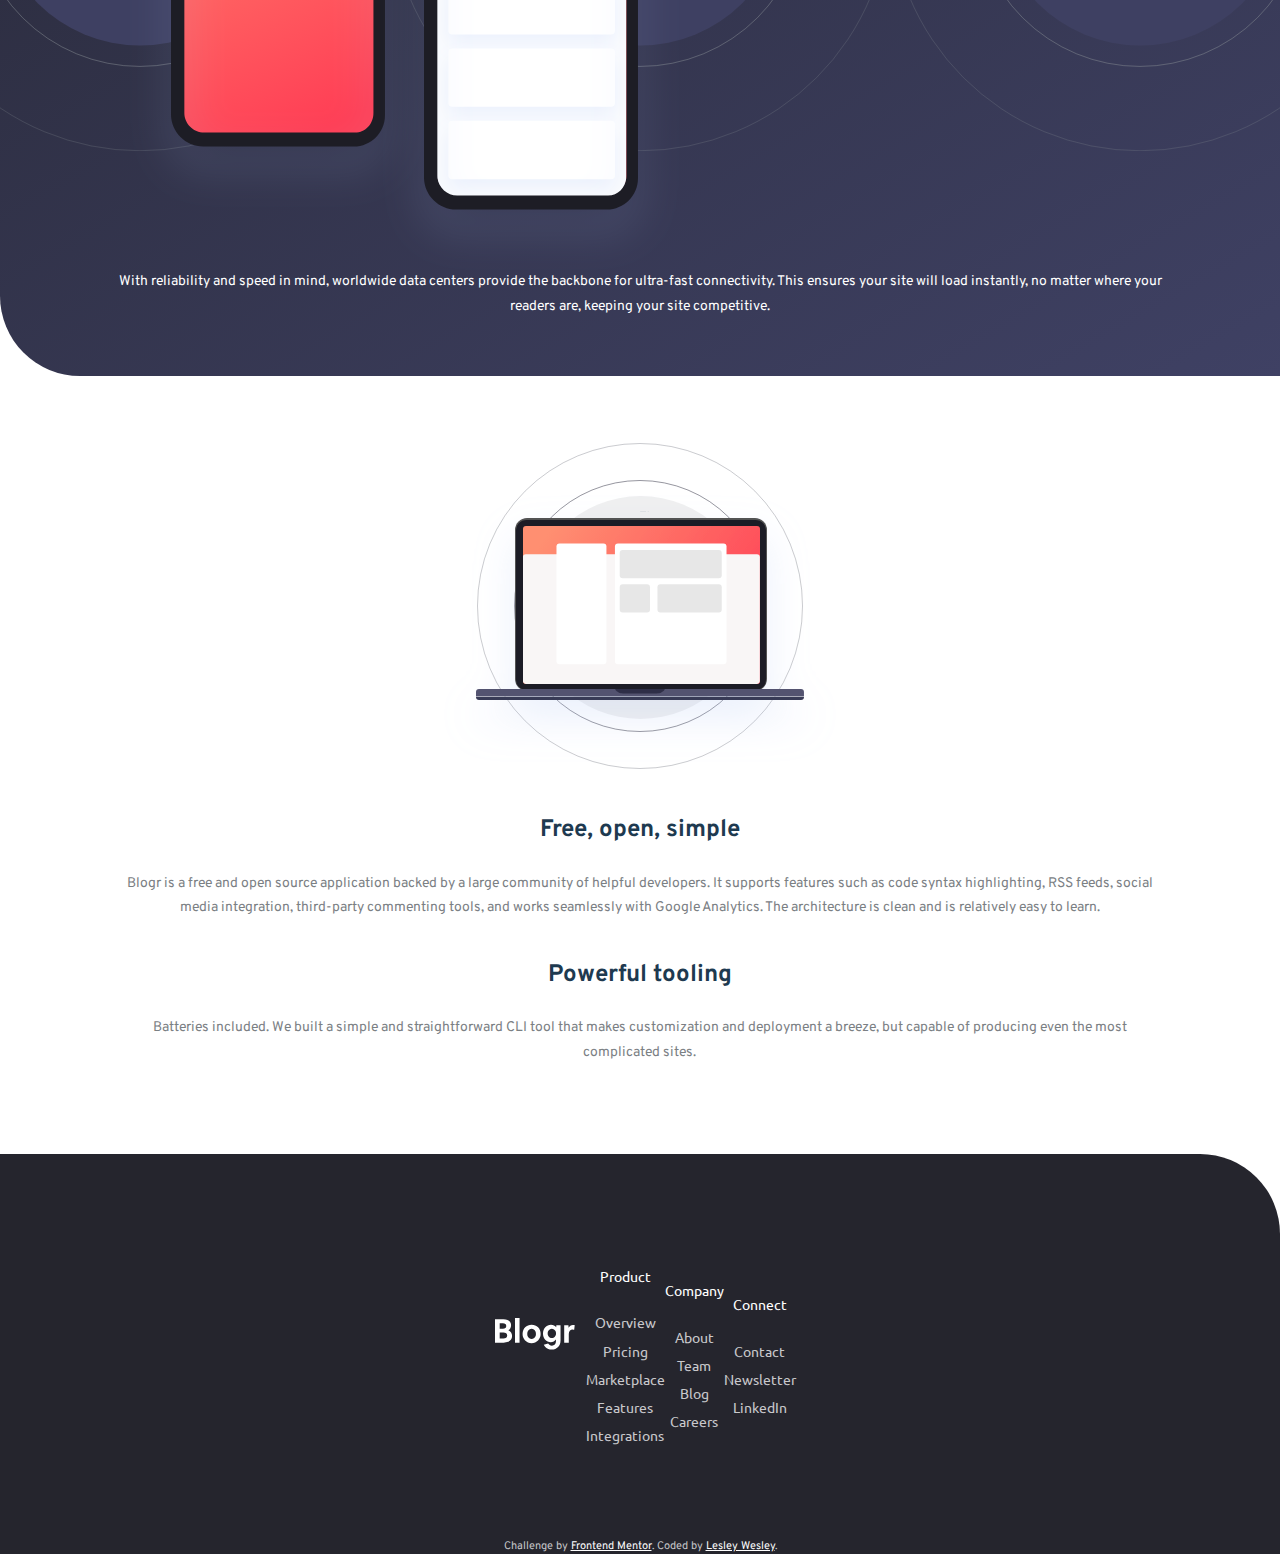
==== commit 5760064f: "Finished styling dropdown menu and added hover elements" ====
--- a/index.html
+++ b/index.html
@@ -35,28 +35,28 @@
                                     <li><a href="#">Product</a>
                                         <img src="img/icon-arrow-light.svg" alt="arrow down" />
                                           <div class="dropdown">
-                                            <a href="#">Overview</a>
-                                            <a href="#">Marketplace</a>
-                                            <a href="#">Pricing</a>
-                                            <a href="#">Features</a>
-                                            <a href="#">Integrations</a>
+                                            <a href="#" class="sub">Overview</a>
+                                            <a href="#" class="sub">Marketplace</a>
+                                            <a href="#" class="sub">Pricing</a>
+                                            <a href="#" class="sub">Features</a>
+                                            <a href="#" class="sub">Integrations</a>
                                           </div>
                                     </li>
                                     <li><a href="#">Company</a>
                                         <img src="img/icon-arrow-light.svg" alt="arrow down" />
                                           <div class="dropdown">
-                                            <a href="#">About</a>
-                                            <a href="#">Team</a>
-                                            <a href="#">Blog</a>
-                                            <a href="#">Careers</a>
+                                            <a href="#" class="sub">About</a>
+                                            <a href="#" class="sub">Team</a>
+                                            <a href="#" class="sub">Blog</a>
+                                            <a href="#" class="sub">Careers</a>
                                           </div>
                                     </li>
                                     <li><a href="#">Connect</a>
                                         <img src="img/icon-arrow-light.svg" alt="arrow down" />
                                           <div class="dropdown">
-                                            <a href="#">Contact</a>
-                                            <a href="#">Newsletter</a>
-                                            <a href="#">LinkedIn</a>
+                                            <a href="#" class="sub">Contact</a>
+                                            <a href="#" class="sub">Newsletter</a>
+                                            <a href="#" class="sub">LinkedIn</a>
                                           </div>
                                     </li>
                                 </ul>
--- a/css/main.css
+++ b/css/main.css
@@ -725,7 +725,7 @@
 
 
     .full-width {
-      width: 75%;
+      width: 90%;
     }
 /*====== HEADER STYLING - TABLET =========*/
 
@@ -736,9 +736,12 @@
     .right-header {
       display: flex;
       justify-content: space-between;
-      align-items: center;
+      align-items: flex-start;
       flex-flow: nowrap;
-      width: 55%;
+      width: 45%;
+      position: absolute;
+      z-index: 1;
+      top: 35px;
     }
 
     header figure {
@@ -750,7 +753,8 @@
       justify-content: center;
       align-items: center;
       flex-flow: nowrap;
-      width: 70%;
+      width: 68%;
+
     }
 
 
@@ -759,28 +763,75 @@
       display: flex;
       justify-content: space-between;
       align-items: center;
-
+      position: relative;
     }
 
     .desktop-menu ul{
       display: flex;
       justify-content: space-between;
-      align-items: center;
+      align-items: flex-start;
       flex-flow: nowrap;
       width: 100%;
       padding: 0;
       list-style: none;
-    }
+      margin-top: 0;
+    }
+
 
     .desktop-menu li a {
       text-decoration: none;
       color: #FFF;
       font-size: .85em;
+      width: 30%;
+      padding-bottom: 25px;
+
     }
 
     .desktop-menu li img {
       width: 10%;
     }
+
+    .dropdown {
+      text-align: left;
+      margin-top: 10px 2px;
+      width: 60px;
+      padding: 10px 10px;
+      background: #FFF;
+      position: absolute;
+      
+    }
+
+    .dropdown .sub {
+      font-size: .6em;
+      color: #203342;
+      line-height: 2.5em;
+      width: 100%;
+      padding-bottom: 0;
+      font-family: "Ubuntu", sans-serif;
+      font-weight: lighter;
+    }
+
+    .desktop-menu li:hover .dropdown {
+      display: flex;
+    }
+
+    .desktop-menu li:hover {
+      font-weight: bold;
+      text-decoration: underline;
+    }
+
+    .desktop-menu li:hover img {
+      transform: rotate(180deg);
+      transition-duration: .4s;
+    }
+
+    .dropdown .sub:hover {
+      font-weight: 700;
+
+    }
+
+
+
 
 }
 
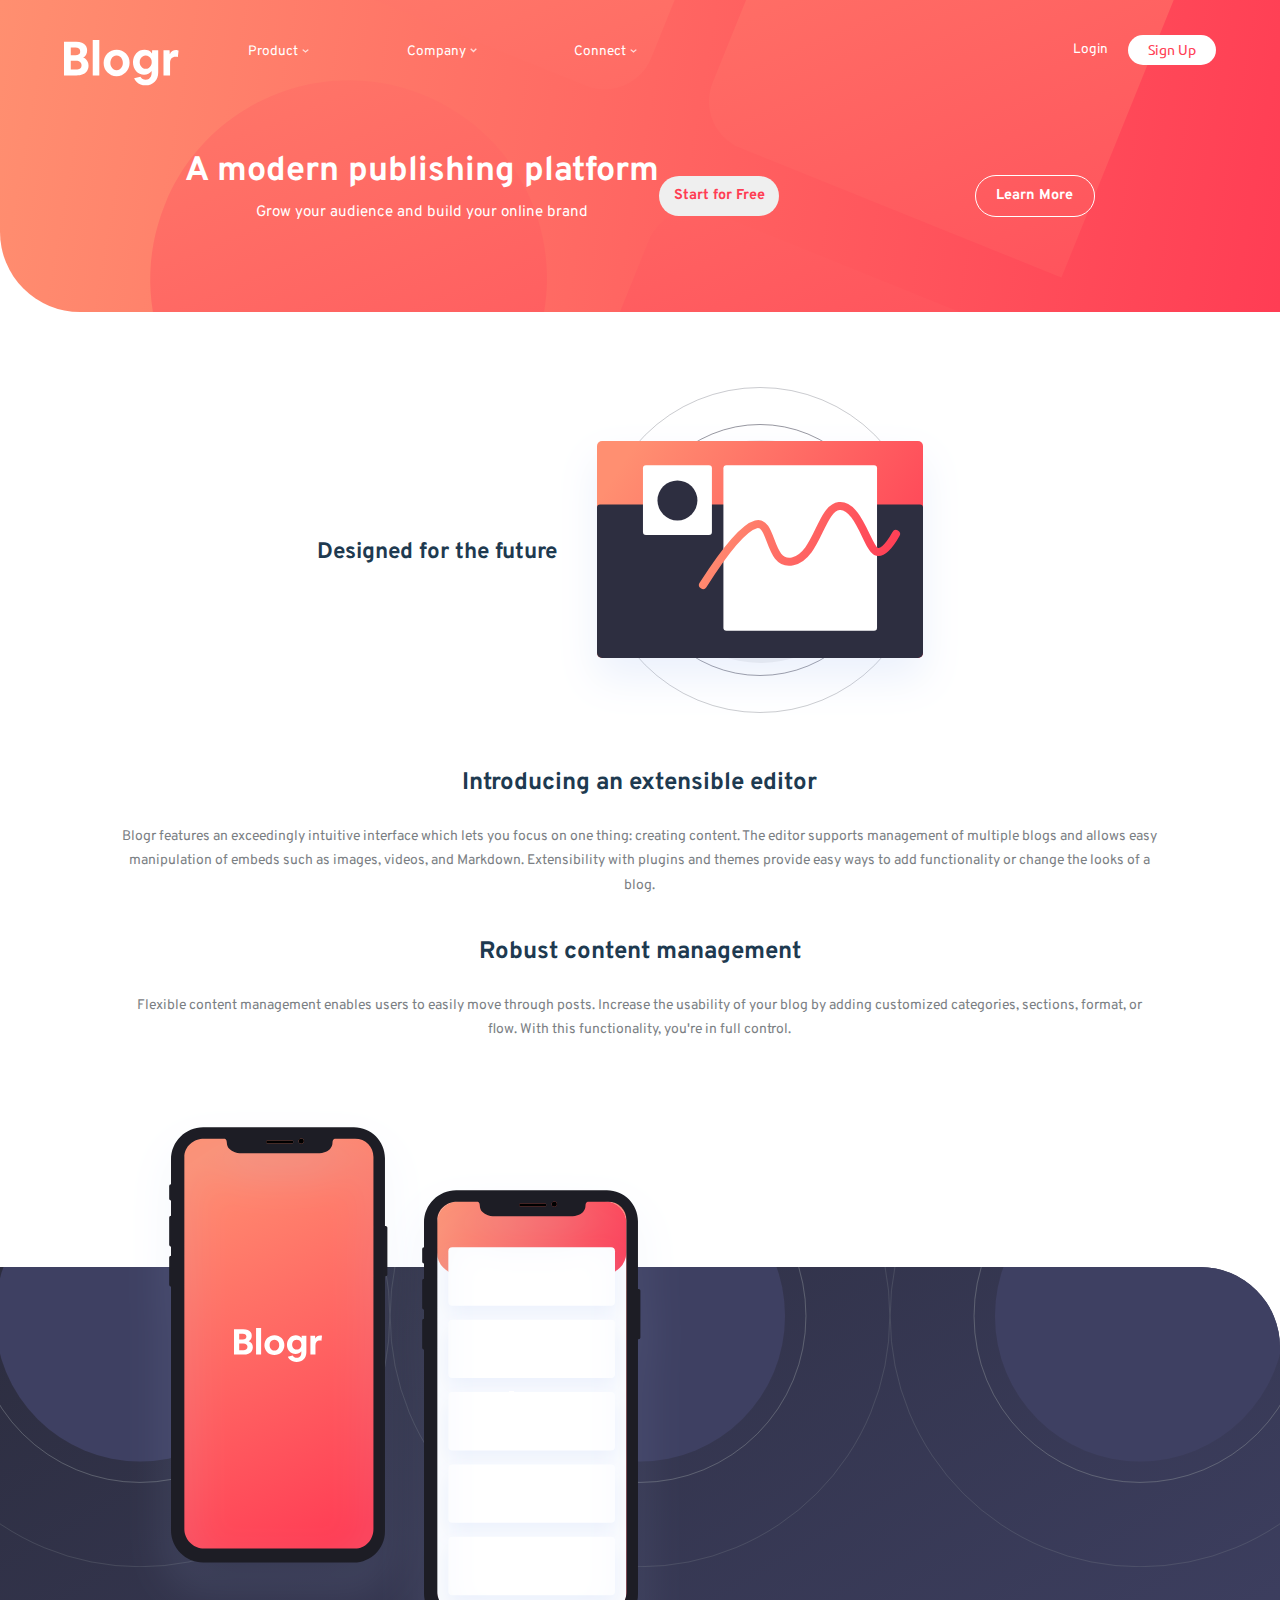
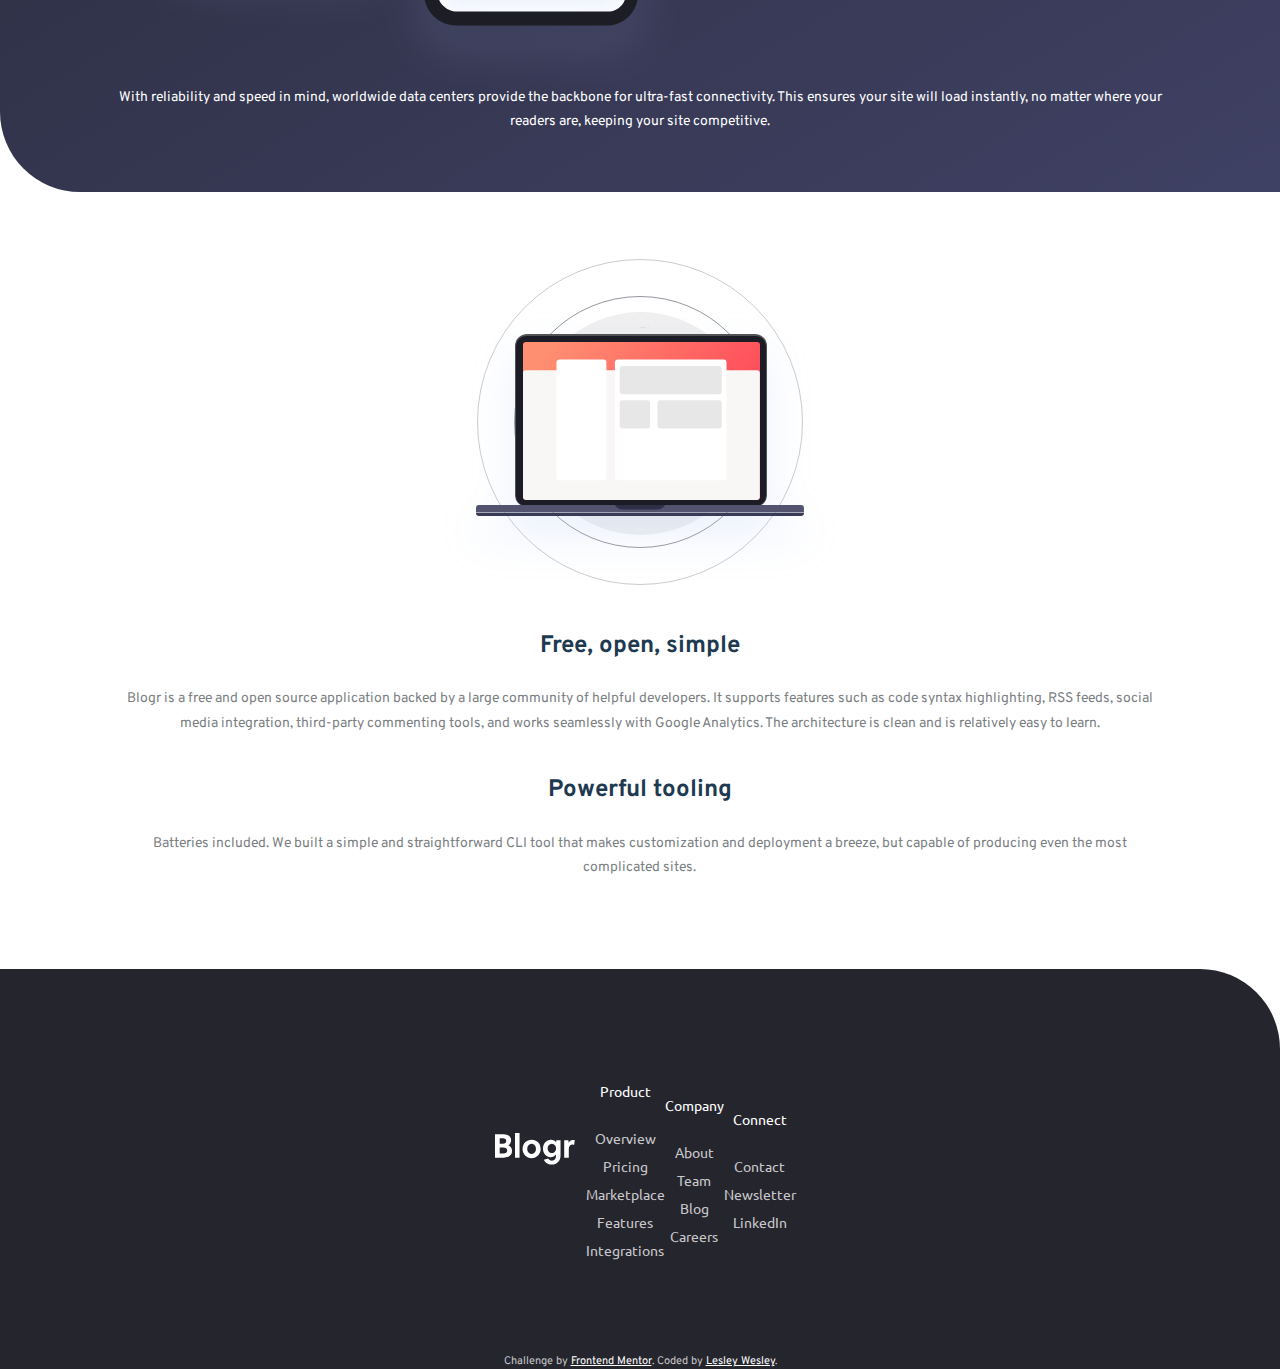
==== commit c2c7564f: "Finished tablet styling for header/hero section.  Also added all hover effects for that section." ====
--- a/index.html
+++ b/index.html
@@ -26,7 +26,7 @@
       <div class="image-overlay">
           <div class="full-width">
               <div class="upper-header">
-                  <div class="right-header">
+                  <div class="left-header">
                       <figure>
                           <img src="img/logo.svg" alt="logo" />
                       </figure>
@@ -61,6 +61,10 @@
                                     </li>
                                 </ul>
                           </nav>
+                  </div>
+                  <div class="right-header">
+                      <a href="#" class="login-desktop">Login</a>
+                      <a href="#" class="signup-desktop"> Sign Up</a>
                   </div>
 
                   <!--CSS Mobile Menu Code -->
@@ -117,7 +121,7 @@
 
               <div class="lower-header">
                   <div class="hero-heading">
-                      <h1>A modern<br>publishing platform</h1>
+                      <h1>A modern<br> publishing platform</h1>
                       <p>Grow your audience and build your online brand</p>
                   </div>
                   <div class="buttons-section">
@@ -126,7 +130,7 @@
                               Start for Free
                           </button>
                       </a>
-                      <a id="learn-more">
+                      <a href="#">
                           <button class="learn-more">
                             Learn More
                           </button>
--- a/css/main.css
+++ b/css/main.css
@@ -215,7 +215,7 @@
   border: none;
 }
 
-#learn-more button {
+.learn-more{
   background-color: transparent;
   color: #FFF;
   border: 1px solid #FFF;
@@ -724,16 +724,27 @@
   /* Style adjustments for viewports that meet the condition */
 
 
-    .full-width {
-      width: 90%;
-    }
 /*====== HEADER STYLING - TABLET =========*/
+
+    header {
+      background: linear-gradient(100deg, #FF8F70, #FF3D54);
+    }
+
+    .image-overlay {
+      background-size: 1600px;
+      background-position-y: -650px;
+      background-position-x: -150px;
+    }
 
     .menu-wrap {
       display: none;
     }
 
-    .right-header {
+    header .full-width {
+      padding: 50px 0 0 0;
+    }
+
+    .left-header {
       display: flex;
       justify-content: space-between;
       align-items: flex-start;
@@ -741,7 +752,7 @@
       width: 45%;
       position: absolute;
       z-index: 1;
-      top: 35px;
+      top: 40px;
     }
 
     header figure {
@@ -798,7 +809,7 @@
       padding: 10px 10px;
       background: #FFF;
       position: absolute;
-      
+
     }
 
     .dropdown .sub {
@@ -827,7 +838,65 @@
 
     .dropdown .sub:hover {
       font-weight: 700;
-
+    }
+
+    .right-header {
+      width: 90%;
+      display: flex;
+      justify-content: flex-end;
+      align-items: center;
+      position: absolute;
+    }
+
+    .right-header .login-desktop {
+      text-decoration: none;
+      color: #FFF;
+      font-size: .85em;
+      margin-right: 20px;
+    }
+
+    .right-header .signup-desktop {
+      text-decoration: none;
+      background: #FFF;
+      color: #FF3D54;
+      font-size: .85em;
+      padding: 5px 20px;
+      border-radius: 25px;
+      font-family: "Ubuntu", sans-serif;
+    }
+
+    .right-header .signup-desktop:hover {
+      color: #FFF;
+      background: #FE7C84;
+
+    }
+
+    h1 {
+      font-size: 2.125em;
+      margin-bottom: 0;
+    }
+
+    h1 br {
+      display: none;
+    }
+
+    header p {
+      width: 100%;
+      margin-top: 5px;
+    }
+
+    .buttons-section {
+      width: 42%;
+    }
+
+    .start-button:hover {
+      color: #FFF;
+      background-color: #FE7C84;
+    }
+
+    .learn-more:hover {
+      background-color: #FFF;
+      color: #FE7C84;
     }
 
 
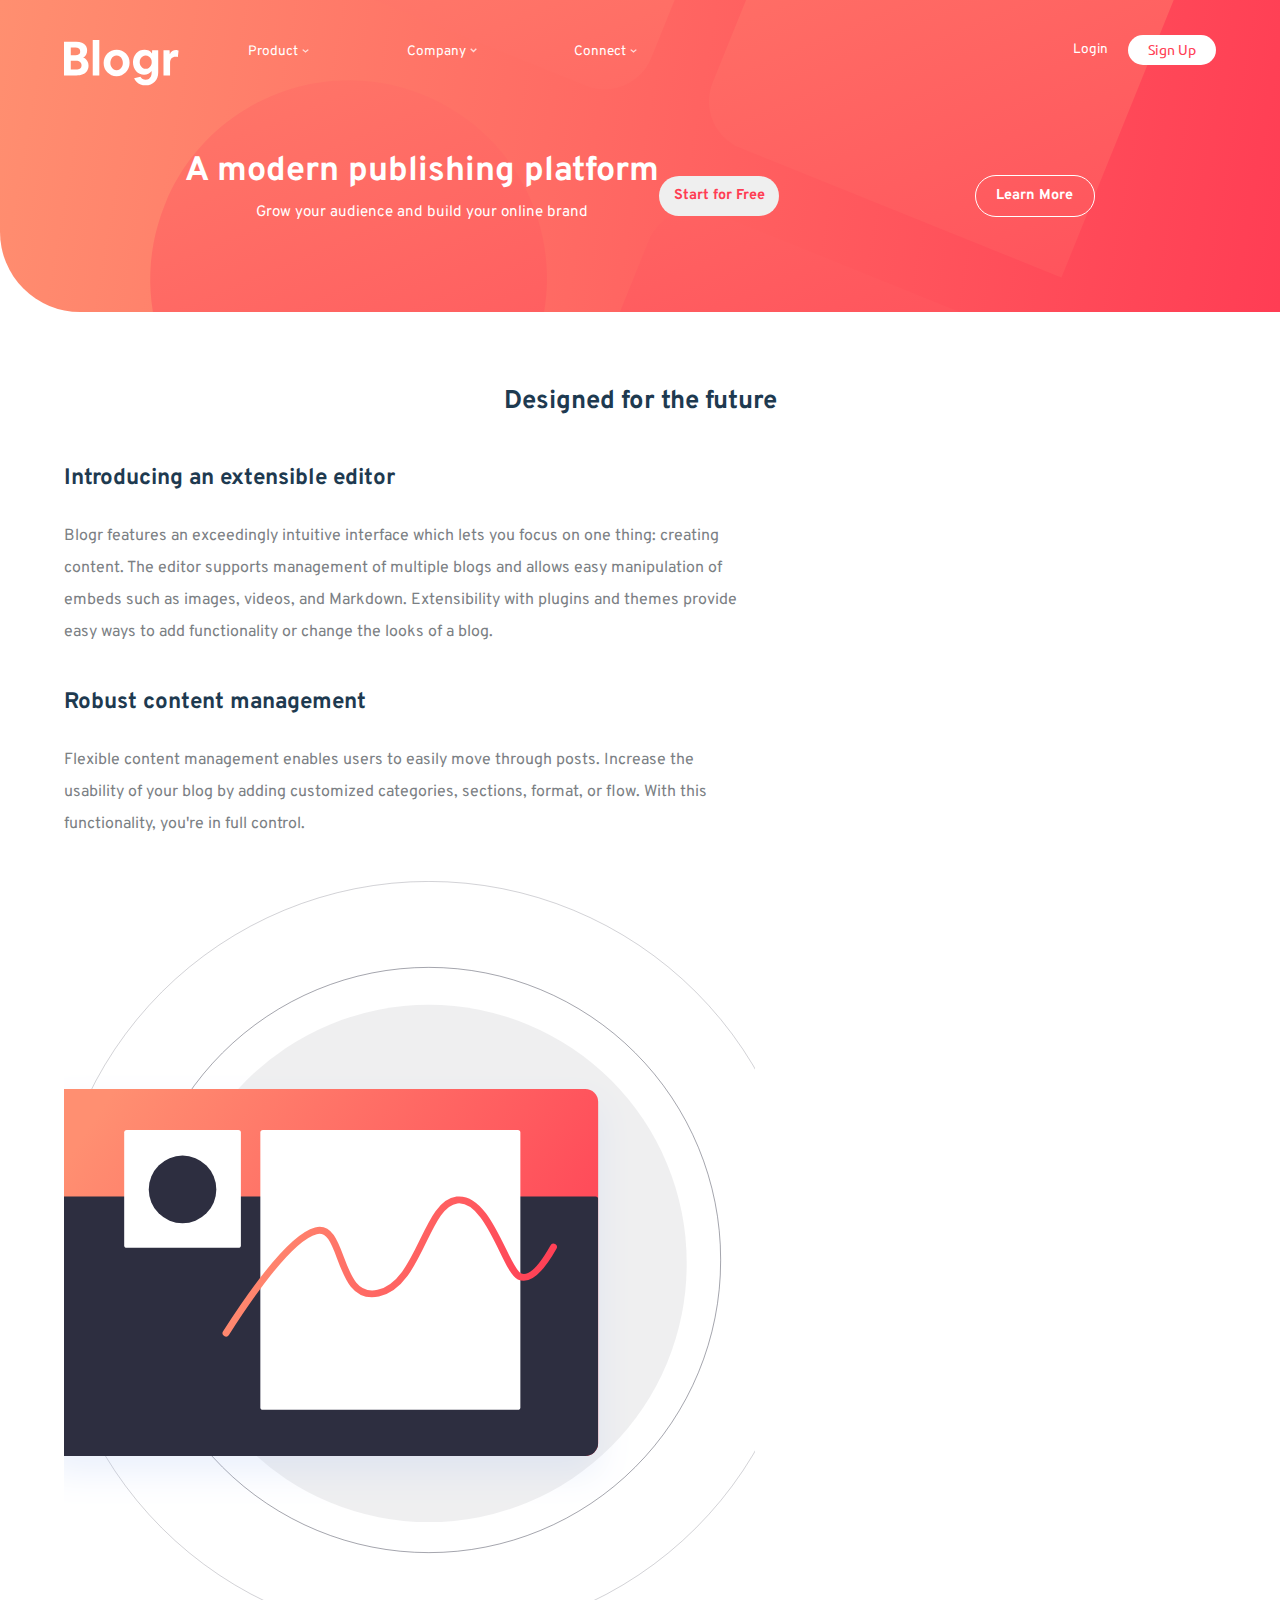
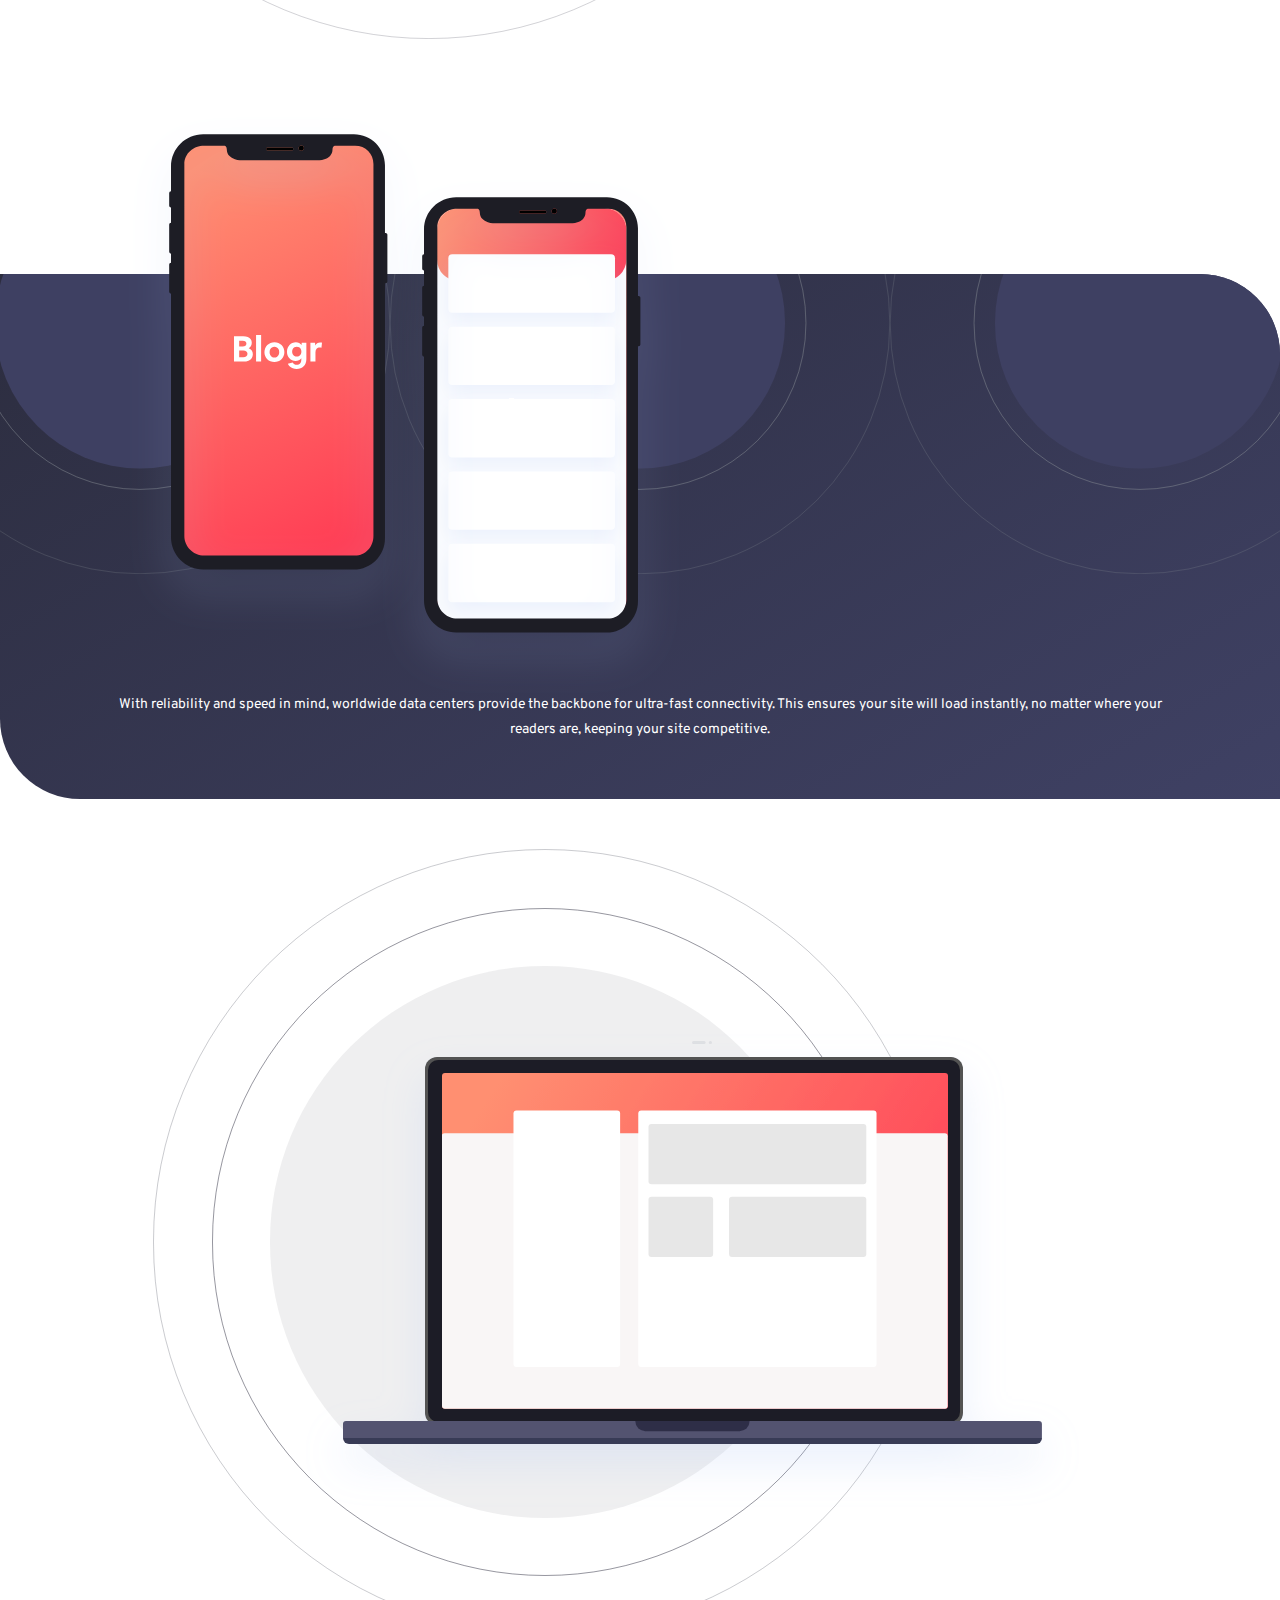
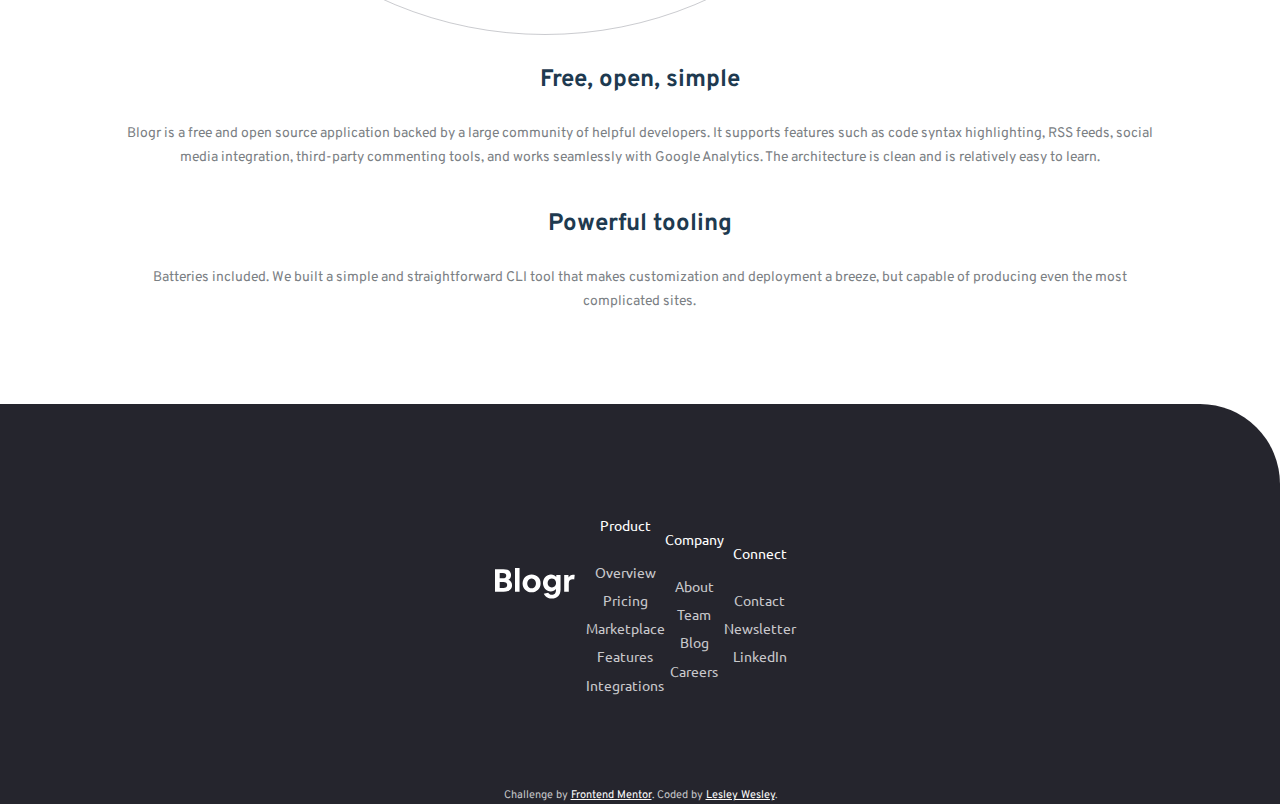
==== commit fa7c10f3: "Added text styles for tablet about section" ====
--- a/index.html
+++ b/index.html
@@ -148,17 +148,21 @@
       <section id="about">
           <div class="full-width">
               <h2>Designed for the future</h2>
-              <div class="half-width">
+
                   <figure>
-                      <img src="img/illustration-editor-desktop.svg" alt="Illustration Editor" class="desktop-image"/>
                       <img src="img/illustration-editor-mobile.svg" alt="Illustration Editor Mobile" class="mobile-image" />
                   </figure>
-              </div>
+
               <div class="half-width">
                   <h3>Introducing an extensible editor</h3>
                   <p>Blogr features an exceedingly intuitive interface which lets you focus on one thing: creating content.  The editor supports management of multiple blogs and allows easy manipulation of embeds such as images, videos, and Markdown.  Extensibility with plugins and themes provide easy ways to add functionality or change the looks of a blog.</p>
                   <h3>Robust content management</h3>
                   <p>Flexible content management enables users to easily move through posts.  Increase the usability of your blog by adding customized categories, sections, format, or flow.  With this functionality, you're in full control.</p>
+              </div>
+              <div class="half-width">
+                  <figure>
+                      <img src="img/illustration-editor-desktop.svg" alt="Illustration Editor" class="desktop-image"/>
+                  </figure>
               </div>
           </div>
         </section>
--- a/css/main.css
+++ b/css/main.css
@@ -424,6 +424,10 @@
 .menu-wrap .menu > nav > div > ul > li:hover img {
   transform: rotate(180deg);
   transition-duration: .4s;
+}
+
+.right-header {
+  display: none;
 }
 
 
@@ -899,8 +903,42 @@
       color: #FE7C84;
     }
 
-
-
+  /*===== ABOUT SECTION - TABLET =======*/
+
+  #about .full-width {
+    justify-content: space-between;
+  }
+
+  #about h2 {
+    width: 100%;
+    text-align: center;
+    font-size: 1.6em;
+  }
+
+  #about h3 {
+    width: 100%;
+    font-size: 1.4em;
+    text-align: left;
+  }
+
+  #about p {
+    text-align: left;
+    font-size: 1em;
+    width: 100%;
+    line-height: 2em;
+  }
+
+  #about .half-width {
+    width: 60%;
+  }
+
+  .mobile-image {
+    display: none;
+  }
+
+  .desktop-image {
+    display: flex;
+  }
 
 }
 
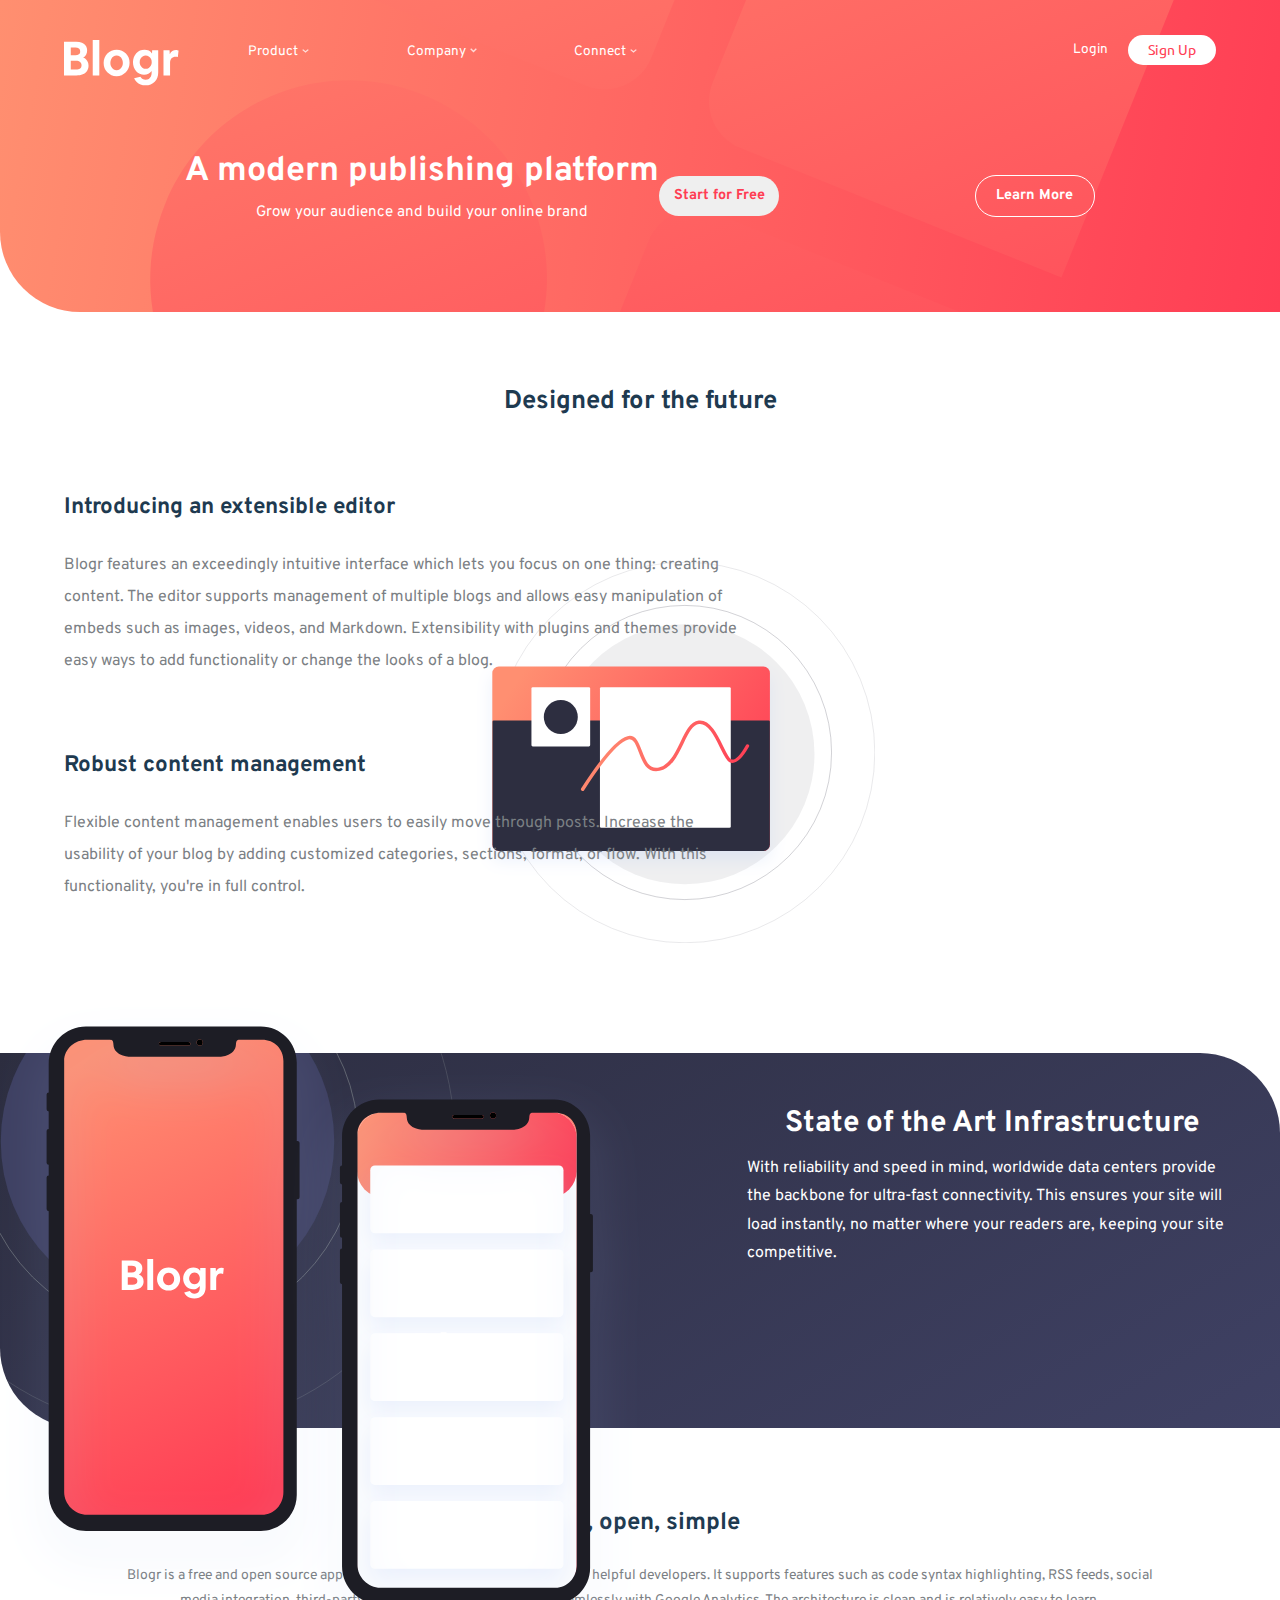
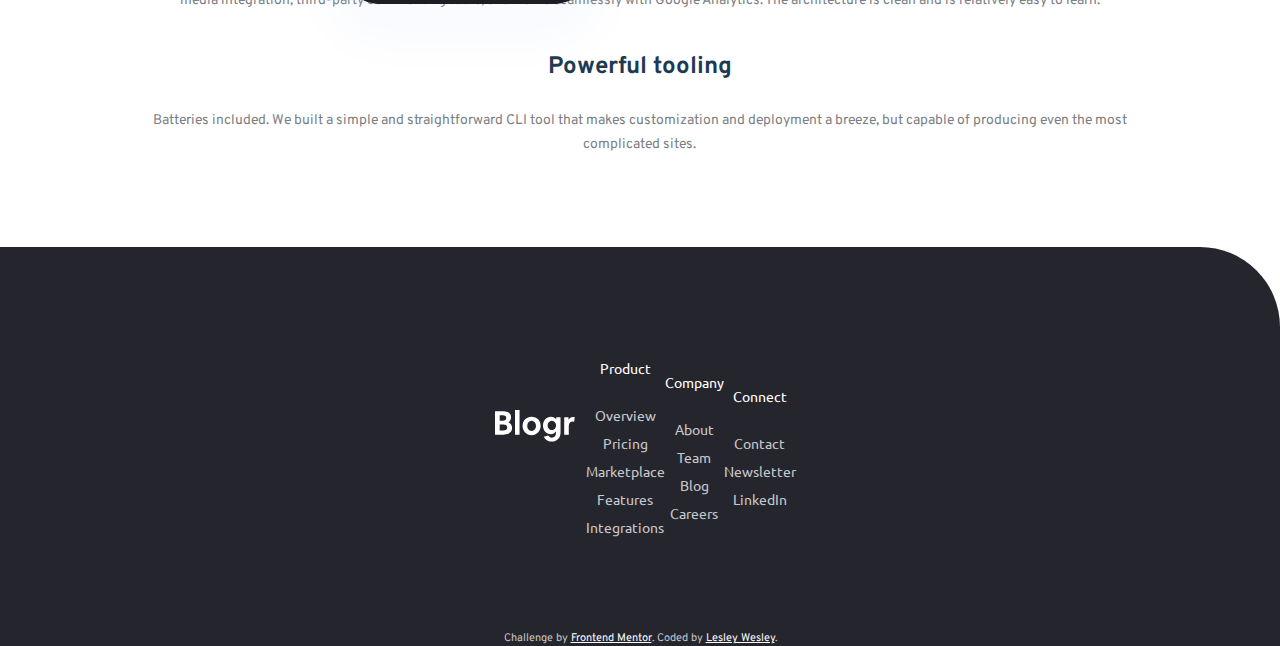
==== commit 7e679365: "Added styling for tablet infrastructure section" ====
--- a/index.html
+++ b/index.html
@@ -181,8 +181,10 @@
               <figure>
                   <img src="img/illustration-phones.svg" alt="Illustration of phones" />
               </figure>
+              <div class="text-section">
               <h2>State of the Art Infrastructure</h2>
               <p>With reliability and speed in mind, worldwide data centers provide the backbone for ultra-fast connectivity.  This ensures your site will load instantly, no matter where your readers are, keeping your site competitive.</p>
+            </div>
           </div>
       </section>
 
--- a/css/main.css
+++ b/css/main.css
@@ -498,7 +498,7 @@
 /*====== MIDDLE SECTION - MOBILE =====*/
 
 #middle {
-  padding: 25px 0;
+  padding-bottom: 25px;
   display: flex;
   justify-content: center;
   align-items: flex-start;
@@ -543,6 +543,13 @@
   flex-flow: row wrap;
   position: absolute;
   z-index: 2;
+}
+
+.text-section {
+  display: flex;
+  justify-content: center;
+  align-items: center;
+  flex-flow: row wrap;
 }
 
 
@@ -905,14 +912,24 @@
 
   /*===== ABOUT SECTION - TABLET =======*/
 
+  #about {
+    background-image: url("../img/illustration-editor-desktop.svg");
+    background-repeat: no-repeat;
+    background-size: 400px;
+    background-position-x: 475px;
+    background-position-y: 250px;
+  }
+
   #about .full-width {
     justify-content: space-between;
+    padding: 50px 0 0 0;
   }
 
   #about h2 {
     width: 100%;
     text-align: center;
     font-size: 1.6em;
+    margin-bottom: 50px;
   }
 
   #about h3 {
@@ -926,6 +943,7 @@
     font-size: 1em;
     width: 100%;
     line-height: 2em;
+    margin-bottom: 50px;
   }
 
   #about .half-width {
@@ -936,9 +954,48 @@
     display: none;
   }
 
-  .desktop-image {
-    display: flex;
-  }
+/*==== INFRASTRUCTURE SECTION - TABLET =====*/
+
+.background {
+  margin-top: 50px;
+}
+
+.background-top {
+  background-size: 575px;
+  background-repeat: no-repeat;
+  background-position-x: -120px;
+  background-position-y: -200px;
+  height: 375px;
+  border-bottom-left-radius: 80px;
+}
+
+.background-bottom {
+  height: 0;
+}
+
+.foreground {
+  justify-content: space-between;
+}
+
+#middle figure {
+  width: 50%;
+}
+
+.text-section {
+  width: 45%;
+}
+
+#middle h2 {
+  font-size: 1.85em;
+  margin-top: 100px;
+}
+
+#middle p {
+  text-align: left;
+  font-size: 1em;
+}
+
+
 
 }
 
